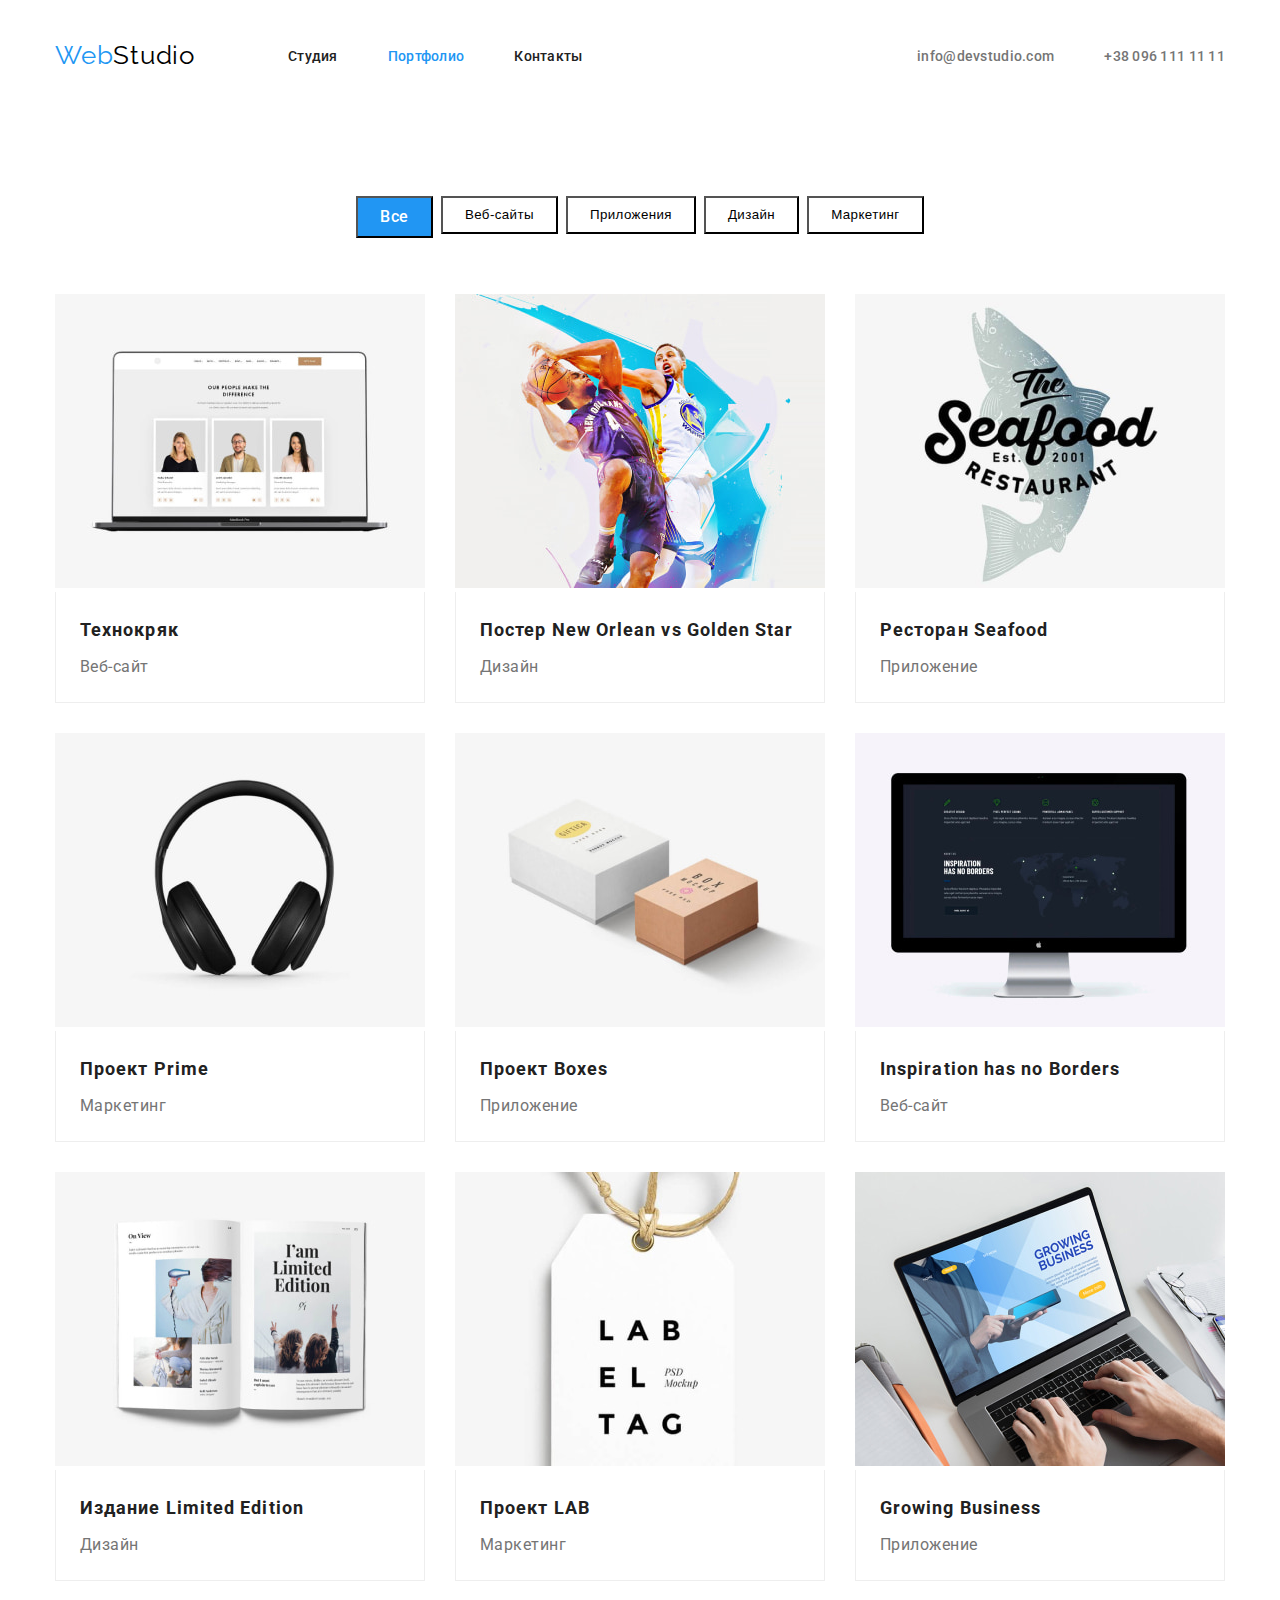
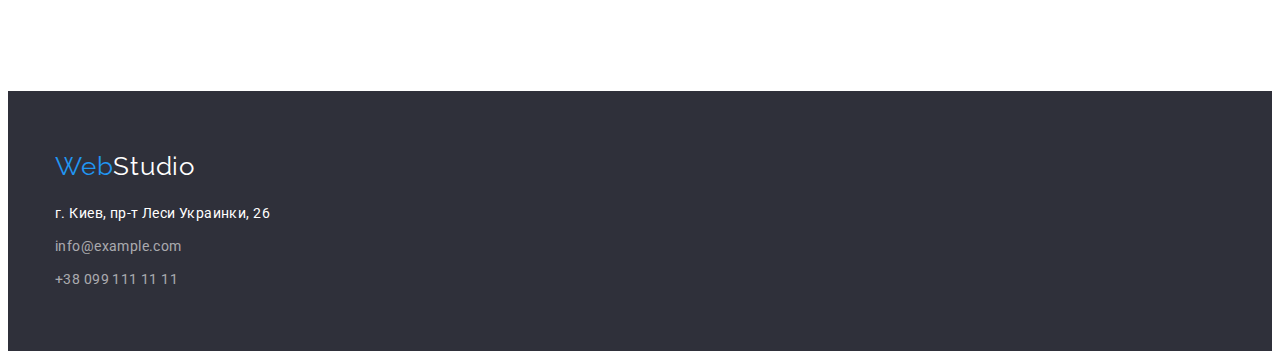
==== portfolio.html @ 63d98d0d "home work 3 (with line)" ====
<!DOCTYPE html>
<html lang="ru">
  <head>
    <meta charset="UTF-8" />
    <meta http-equiv="X-UA-Compatible" content="IE=edge" />
    <meta name="viewport" content="width=device-width, initial-scale=1.0" />
    <title>Портфолио</title>
    <link rel="preconnect" href="https://fonts.googleapis.com" />
    <link rel="preconnect" href="https://fonts.gstatic.com" crossorigin />
    <link
      href="https://fonts.googleapis.com/css2?family=Raleway:wght@700&family=Roboto:wght@400;500;700;900&display=swap"
      rel="stylesheet"
    />
    <!-- Normalize start -->
    <link
      rel="stylesheet"
      href="https://cdnjs.cloudflare.com/ajax/libs/modern-normalize/1.1.0/modern-normalize.min.css"
      integrity="sha512-wpPYUAdjBVSE4KJnH1VR1HeZfpl1ub8YT/NKx4PuQ5NmX2tKuGu6U/JRp5y+Y8XG2tV+wKQpNHVUX03MfMFn9Q=="
      crossorigin="anonymous"
      referrerpolicy="no-referrer"
    />
    <!-- Normalize end -->
    <link rel="stylesheet" href="./css/styles.css" />
  </head>
  <body>
    <!-- Header portfolio-->
    <header class="header">
      <div class="container header-container">
        <a class="logo link" href="./portfolio.html" lang="en"
          >Web<span class="logo-color">Studio</span></a
        >
        <nav class="header-nav-portfolio">
          <ul class="header-list-portfolio list">
            <li class="header-item-portfolio">
              <a class="header-link-portfolio link" href="./index.html">Студия</a>
            </li>
            <li class="header-item-portfolio">
              <a class="header-link-portfolio-color link" href="">Портфолио</a>
            </li>
            <li class="header-item-portfolio">
              <a class="header-link-portfolio link" href="">Контакты</a>
            </li>
          </ul>
        </nav>
        <ul class="header-list-portfolio list">
          <li class="header-item-portfolio">
            <a class="header-contacts-portfolio link" href="mailto:info@devstudio.com"
              >info@devstudio.com</a
            >
          </li>
          <li class="header-item-portfolio">
            <a class="header-contacts-portfolio link" href="tel:+380961111111">+38 096 111 11 11</a>
          </li>
        </ul>
      </div>
      <img class="line" src="./images/Line.jpg" alt="линия" />
    </header>
    <!-- Main section portfolio-->
    <main>
      <section class="section-portfolio">
        <div class="container main-container-portfolio">
          <h1 class="visually-hiden">Портфолио</h1>
          <ul class="list container-list">
            <li class="main-item-portfolio">
              <button type="button" class="btn-portfolio-color">Все</button>
            </li>
            <li class="main-item-portfolio">
              <button type="button" class="btn-portfolio">Веб-сайты</button>
            </li>
            <li class="main-item-portfolio">
              <button type="button" class="btn-portfolio">Приложения</button>
            </li>
            <li class="main-item-portfolio">
              <button type="button" class="btn-portfolio">Дизайн</button>
            </li>
            <li class="main-item-portfolio">
              <button type="button" class="btn-portfolio">Маркетинг</button>
            </li>
          </ul>
          <ul class="list list-title">
            <li class="item-portfolio">
              <a href="" class="link"
                ><img src="imaiges/portfolio/img.jpg" alt="Технокряк" width="370" height="294"
              /></a>
              <div class="container-title">
                <h2 class="title-portfolio">Технокряк</h2>
                <p class="text-portfolio">Веб-сайт</p>
              </div>
            </li>
            <li class="item-portfolio">
              <a href="" class="link"
                ><img
                  src="imaiges/portfolio/img2.jpg"
                  alt="Постер New Orlean vs Golden Star"
                  width="370"
                  height="294"
              /></a>
              <div class="container-title">
                <h2 class="title-portfolio" lang="en">Постер New Orlean vs Golden Star</h2>
                <p class="text-portfolio">Дизайн</p>
              </div>
            </li>
            <li class="item-portfolio">
              <a href="" class="link"
                ><img
                  src="imaiges/portfolio/img3.jpg"
                  alt="Ресторан Seafood"
                  width="370"
                  height="294"
              /></a>
              <div class="container-title">
                <h2 class="title-portfolio" lang="en">Ресторан Seafood</h2>
                <p class="text-portfolio">Приложение</p>
              </div>
            </li>
            <li class="item-portfolio">
              <a href="" class="link"
                ><img src="imaiges/portfolio/img4.jpg" alt="Проект Prime" width="370" height="294"
              /></a>
              <div class="container-title">
                <h2 class="title-portfolio" lang="en">Проект Prime</h2>
                <p class="text-portfolio">Маркетинг</p>
              </div>
            </li>
            <li class="item-portfolio">
              <a href="" class="link"
                ><img src="imaiges/portfolio/img5.jpg" alt="Проект Boxes" width="370" height="294"
              /></a>
              <div class="container-title">
                <h2 class="title-portfolio" lang="en">Проект Boxes</h2>
                <p class="text-portfolio">Приложение</p>
              </div>
            </li>
            <li class="item-portfolio">
              <a href="" class="link"
                ><img
                  src="imaiges/portfolio/img6.jpg"
                  alt="Inspiration has no Borders"
                  width="370"
                  height="294"
              /></a>
              <div class="container-title">
                <h2 class="title-portfolio" lang="en">Inspiration has no Borders</h2>
                <p class="text-portfolio">Веб-сайт</p>
              </div>
            </li>
            <li class="item-portfolio">
              <a href="" class="link"
                ><img
                  src="imaiges/portfolio/img7.jpg"
                  alt="Издание Limited Edition"
                  width="370"
                  height="294"
              /></a>
              <div class="container-title">
                <h2 class="title-portfolio" lang="en">Издание Limited Edition</h2>
                <p class="text-portfolio text-reset">Дизайн</p>
              </div>
            </li>
            <li class="item-portfolio">
              <a href="" class="link"
                ><img src="imaiges/portfolio/img8.jpg" alt="Проект LAB" width="370" height="294"
              /></a>
              <div class="container-title">
                <h2 class="title-portfolio" lang="en">Проект LAB</h2>
                <p class="text-portfolio text-reset">Маркетинг</p>
              </div>
            </li>
            <li class="item-portfolio">
              <a href="" class="link"
                ><img
                  src="imaiges/portfolio/img9.jpg"
                  alt="Growing Business"
                  width="370"
                  height="294"
              /></a>
              <div class="container-title">
                <h2 class="title-portfolio" lang="en">Growing Business</h2>
                <p class="text-portfolio text-reset">Приложение</p>
              </div>
            </li>
          </ul>
        </div>
      </section>
    </main>
    <!-- Footer -->
    <footer class="footer">
      <div class="container footer-container">
        <a class="footer-web link" href="/portfolio.html" lang="en"
          >Web<span class="footer-web-color">Studio</span></a
        >
        <address class="footer-addres">
          <div class="container-addres">
            <ul class="footer-list list">
              <li class="footer-item">
                <a
                  class="footer-contacts-color link"
                  href="https://goo.gl/maps/WVLapYZfEZGpbT3C7"
                  target="_blank"
                  rel="noopener noreferrer"
                  >г. Киев, пр-т Леси Украинки, 26</a
                >
              </li>
              <li class="footer-item">
                <a class="footer-contacts link" href="mailto:info@example.com">info@example.com</a>
              </li>
              <li class="footer-item">
                <a class="footer-contacts link" href="tel:+380991111111">+38 099 111 11 11</a>
              </li>
            </ul>
          </div>
        </address>
      </div>
    </footer>
  </body>
</html>
---- css/styles.css ----
html {
  box-sizing: border-box;
}

*,
*::before,
*::after {
  box-sizing: inherit;
}

:root {
  /* fots */
  --main-font: Roboto, sans-serif;
  --secondary-font: Raleway, sans-serif;

  /* text colors */
  --main-txt-cl: #212121;
  --additional-txt-cl: #2196f3;
  --grey-txt-cl: #757575;
  --white-txt-cl: #ffffff;

  /* bg colors */
  --dark-bg-cl: #2f303a;
  --grey-bg-cl: #e5e5e5;
  --blue-bg-cl: #2196f3;
  --additional-bg-cl: #ffffff;

  /* others */
  --indent: 30px;
  --items: 3;
}

body {
  font-family: var(--main-font);
  color: var(--main-txt-cl);
}

/* reset styles */
h1,
h2,
h3,
h4,
h5,
h6 {
  margin: 0;
}

.link {
  text-decoration: none;
  color: currentColor;
}

.list {
  padding: 0;

  list-style: none;
}

/* Base styles */

.container {
  width: 1200px;
  margin-left: auto;
  margin-right: auto;
  padding-left: 15px;
  padding-right: 15px;
}

/*  Header section studio/portfolio */

.header {
  padding-top: 32px;
  padding-bottom: 32px;

  background-color: #ffffff;
}

.header-container {
  display: flex;
  align-items: center;
}

.logo {
  margin-right: 93px;

  font-family: var(--secondary-font);
  font-size: 26px;
  line-height: calc(31 / 26);
  letter-spacing: 0.03em;
  color: var(--additional-txt-cl);
}
.logo-color {
  color: #000000;
}

.header-nav,
.header-nav-portfolio {
  margin-right: auto;
}

.header-list,
.header-list-portfolio {
  display: flex;
  gap: 50px;
  margin: 0;
}

.header-link-color,
.header-link-portfolio-color {
  font-weight: 500;
  font-size: 14px;
  letter-spacing: 0.02em;
  color: var(--additional-txt-cl);
}

.header-link:hover,
.header-link:focus {
  color: var(--additional-txt-cl);
}

.header-contacts:hover,
.header-contacts:focus {
  color: var(--additional-txt-cl);
}

.header-link-portfolio:hover,
.header-link-portfolio:focus {
  color: var(--additional-txt-cl);
}

.header-contacts-portfolio:hover,
.header-contacts-portfolio:focus {
  color: var(--additional-txt-cl);
}

.header-link,
.header-link-portfolio {
  font-weight: 500;
  font-size: 14px;
  letter-spacing: 0.02em;
  color: var(--main-txt-cl);
}

.header-contacts,
.header-contacts-portfolio {
  padding-right: 0;
  font-weight: 500;
  font-size: 14px;
  letter-spacing: 0.02em;
  color: var(--grey-txt-cl);
}

.line {
  display: block;
  width: 1600px;
  height: 0;
  background-color: #2f303a;
}

/* Main section studio/portfolio */

.main-section-first {
  background-color: var(--dark-bg-cl);
  padding-top: 200px;
  padding-bottom: 200px;
}

.main-container {
  flex-direction: column;
}

.main-title-top {
  margin-bottom: 30px;

  font-weight: 900;
  font-size: 44px;
  line-height: calc(60 / 44);
  text-align: center;
  letter-spacing: 0.06em;
  color: var(--white-txt-cl);
}
.main-btn {
  display: flex;
  padding: 10px 32px;
  margin-left: auto;
  margin-right: auto;
  min-width: 200px;
  box-shadow: 0px 4px 4px rgba(0, 0, 0, 0.15);
  border-radius: 4px;

  background-color: var(--blue-bg-cl);
  font-weight: 700;
  line-height: calc(30 / 16);
  letter-spacing: 0.06em;
  align-items: center;
  text-align: center;
  cursor: pointer;
  color: var(--white-txt-cl);
}

.main-btn:hover,
.main-btn:focus {
  color: var(--blue-bg-cl);
}

.section-portfolio {
  padding-top: 94px;
  padding-bottom: 94px;

  background-color: var(--additional-bg-cl);
}

.main-section-second {
  padding-top: 94px;
  padding-bottom: 94px;

  background-color: var(--additional-bg-cl);
}

.main-description {
  display: flex;
  gap: 30px;
  margin-top: 0;
  margin-bottom: 0;
}

.container-list {
  display: flex;
  gap: 8px;
  margin-top: 0;
  margin-bottom: 56px;
  justify-content: center;
}

.list-title {
  display: flex;
  flex-wrap: wrap;
  gap: var(--indent);
  margin-top: 0;
}

.list-title > .item-portfolio {
  flex-basis: calc((100% - (var(--indent)) * (var(--items) - 1)) / var(--items));
}

.container-title {
  padding: 20px 24px;
  border: 1px solid #eeeeee;
  border-top: none;
  width: 100%;
}

.box {
  display: flex;
  max-width: 270px;
  flex-direction: column;
  flex-wrap: nowrap;
}

.main-title {
  display: flex;
  margin-bottom: 10px;
  font-size: 14px;
  line-height: calc(16 / 14);
  letter-spacing: 0.03em;
  text-transform: uppercase;
}

.main-text {
  margin: 0;

  font-size: 14px;
  line-height: calc(24 / 14);
  letter-spacing: 0.03em;
  color: var(--grey-txt-cl);
}

.main-section-third {
  padding-bottom: 94px;

  background-color: var(--additional-bg-cl);
}

.main-title-about {
  display: flex;
  justify-content: center;
  margin-bottom: 50px;

  font-size: 36px;
  line-height: calc(42 / 36);
  text-align: center;
  letter-spacing: 0.03em;
}

.main-list {
  display: flex;
  gap: 30px;
  margin-top: 0;
  margin-bottom: 0;
}

.main-img {
  box-shadow: 0px 1px 3px rgba(0, 0, 0, 0.12), 0px 1px 1px rgba(0, 0, 0, 0.14),
    0px 2px 1px rgba(0, 0, 0, 0.2);
  border-radius: 0px 0px 4px 4px;
}

.main-section-team {
  padding-top: 94px;
  padding-bottom: 94px;

  background-color: var(--additional-bg-cl);
}

.team-list {
  display: flex;
  gap: 30px;
  margin: 0;
}

.team-item {
  display: flex;
  flex-wrap: wrap;
  justify-content: center;
}

.team-wrapper {
  padding: 30px;
  box-shadow: 0px 1px 3px rgba(0, 0, 0, 0.12), 0px 1px 1px rgba(0, 0, 0, 0.14),
    0px 2px 1px rgba(0, 0, 0, 0.2);
  border-radius: 0px 0px 4px 4px;
  width: 100%;
  border: 1px solid #eeeeee;
  border-top: none;
  background-color: #ffffff;
}

.team-title {
  display: flex;
  justify-content: center;
  font-weight: 500;
  font-size: 16px;
  text-align: center;
  letter-spacing: 0.03em;
  margin-bottom: 10px;
}

.team-text {
  margin-top: 0;
  margin-bottom: 0;

  text-align: center;
  letter-spacing: 0.03em;
  color: var(--grey-txt-cl);
}

.card-title {
  padding-bottom: 86px;
}

.visually-hiden {
  white-space: nowrap;
  width: 1px;
  height: 1px;
  overflow: hidden;
  border: 0;
  padding: 0;
  clip: rect(0 0 0 0);
  clip-path: inset(50%);
  margin: -1px;
}

.btn-portfolio-color {
  padding: 6px 22px;

  background-color: var(--blue-bg-cl);
  font-family: 'Roboto';
  font-style: normal;
  font-weight: 500;
  font-size: 16px;
  line-height: calc(26 / 16);
  letter-spacing: 0.03em;
  color: var(--white-txt-cl);
}

.btn-portfolio {
  padding: 6px 22px;

  background-color: var(--additional-bg-cl);
  font-style: normal;
  font-weight: 500;
  line-height: calc(26 / 16);
  letter-spacing: 0.03em;
}

.btn-portfolio:hover,
.btn-portfolio:focus {
  background-color: var(--additional-txt-cl);
}

.title-portfolio {
  margin-bottom: 4px;

  font-size: 18px;
  line-height: calc(36 / 18);
  letter-spacing: 0.06em;
}

.text-portfolio {
  line-height: calc(30 / 16);
  letter-spacing: 0.03em;
  color: var(--grey-txt-cl);

  margin-top: 0;
  margin-bottom: 0;
}

/* Footer section studio/portfolio */

.footer {
  background-color: var(--dark-bg-cl);
  padding-top: 60px;
  padding-bottom: 60px;
}

.footer:hover,
.footer:focus {
  color: var(--additional-txt-cl);
}

.footer-container {
  display: flex;
  flex-direction: column;
}

.footer-web {
  font-family: var(--secondary-font);
  font-size: 26px;
  letter-spacing: 0.03em;
  color: var(--additional-txt-cl);
}

.footer-web-color {
  color: var(--white-txt-cl);
}

.footer:hover,
.footer:focus {
  color: var(--additional-txt-cl);
}

.footer-contacts:hover,
.footer-contacts:focus {
  color: var(--additional-txt-cl);
}

.footer-contacts-color:hover,
.footer-contacts-color:focus {
  color: var(--additional-txt-cl);
}

.footer-list {
  margin: 0;
}

.footer-maps {
  font-style: normal;
  font-size: 14px;
  line-height: calc(24 / 14);
  letter-spacing: 0.03em;
  color: var(--white-txt-cl);
}

.footer-contacts-color {
  display: block;
  margin-top: 20px;

  font-style: normal;
  font-size: 14px;
  line-height: calc(24 / 14);
  letter-spacing: 0.03em;
  color: var(--white-txt-cl);
}

.footer-contacts {
  display: block;
  margin-top: 9px;
  font-style: normal;
  font-size: 14px;
  line-height: calc(24 / 14);
  letter-spacing: 0.03em;
  color: rgba(255, 255, 255, 0.6);
}
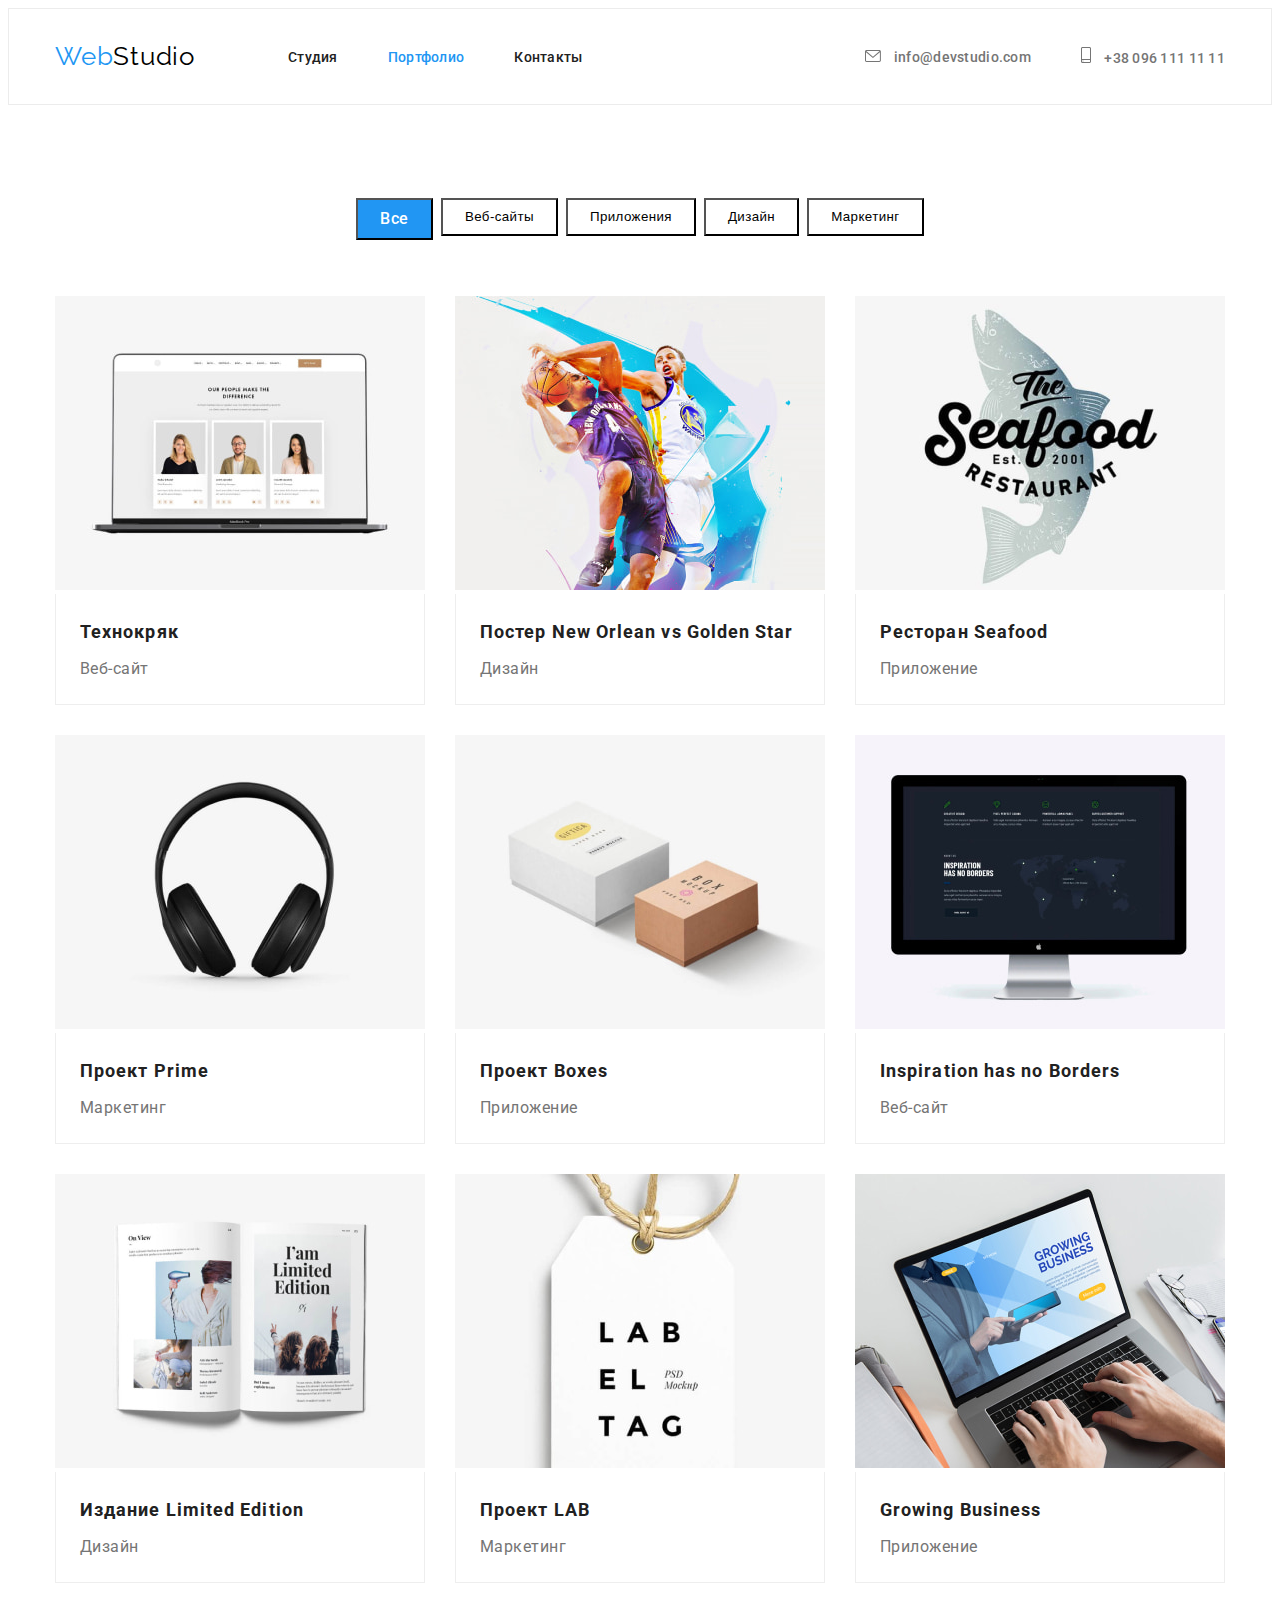
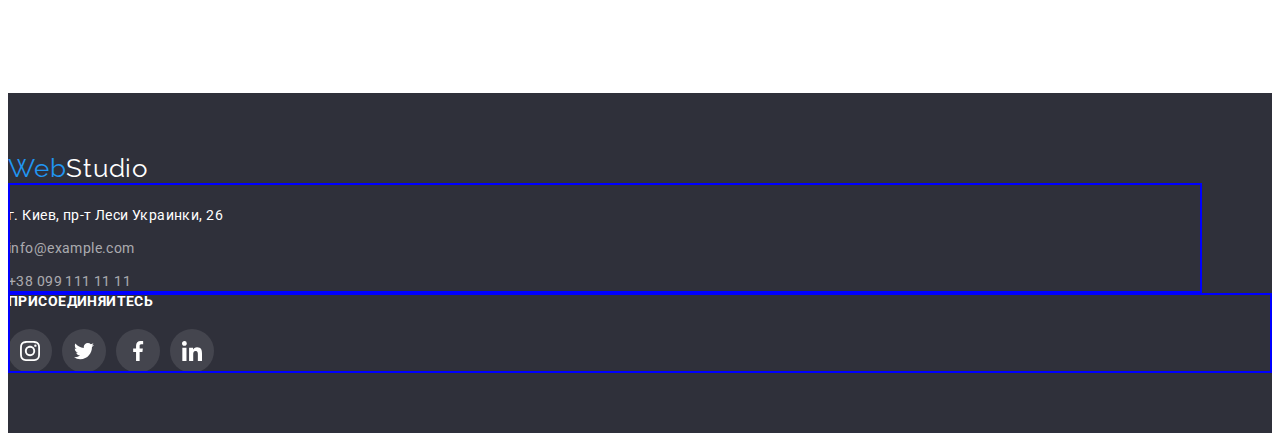
==== commit 83cc090e: "home work 4" ====
--- a/portfolio.html
+++ b/portfolio.html
@@ -44,16 +44,22 @@
         </nav>
         <ul class="header-list-portfolio list">
           <li class="header-item-portfolio">
-            <a class="header-contacts-portfolio link" href="mailto:info@devstudio.com"
-              >info@devstudio.com</a
+            <a class="header-contacts-portfolio link" href="mailto:info@devstudio.com">
+              <svg class="contacts-icon" width="16" height="12">
+                <use href="./images/icons/icons.svg#envelope"></use>
+              </svg>
+              info@devstudio.com</a
             >
           </li>
           <li class="header-item-portfolio">
-            <a class="header-contacts-portfolio link" href="tel:+380961111111">+38 096 111 11 11</a>
+            <a class="header-contacts-portfolio link" href="tel:+380961111111">
+              <svg class="contacts-icon" width="10" height="16">
+                <use href="./images/icons/icons.svg#smartphone"></use>
+              </svg>
+              +38 096 111 11 11</a>
           </li>
         </ul>
       </div>
-      <img class="line" src="./images/Line.jpg" alt="линия" />
     </header>
     <!-- Main section portfolio-->
     <main>
@@ -185,12 +191,11 @@
     </main>
     <!-- Footer -->
     <footer class="footer">
-      <div class="container footer-container">
-        <a class="footer-web link" href="/portfolio.html" lang="en"
-          >Web<span class="footer-web-color">Studio</span></a
-        >
-        <address class="footer-addres">
+      <div class="main-footer-container">
+        <a class="footer-web link" href="" lang="en"
+          >Web<span class="footer-web-color">Studio</span></a>
           <div class="container-addres">
+            <address class="footer-addres">
             <ul class="footer-list list">
               <li class="footer-item">
                 <a
@@ -208,8 +213,65 @@
                 <a class="footer-contacts link" href="tel:+380991111111">+38 099 111 11 11</a>
               </li>
             </ul>
+          </address>
+          </div>       
+          <div class="container-socials">
+            <h3 class="footer-title">присоединяйтесь</h3>
+            <ul class="footer-socials list">
+              <li class="footer-socials-item">
+                <a
+                  class="footer-socials-link"
+                  href=""
+                  target="_blank"
+                  rel="noopener noreferrer"
+                  aria-label="instagram"
+                >
+                  <svg width="20" height="20">
+                    <use href="./images/icons/icons.svg#instagram1"></use>
+                  </svg>
+                </a>
+              </li>
+              <li class="footer-socials-item">
+                <a
+                  class="footer-socials-link"
+                  href=""
+                  target="_blank"
+                  rel="noopener noreferrer"
+                  aria-label="twitter"
+                >
+                  <svg width="20" height="20">
+                    <use href="./images/icons/icons.svg#twitter1"></use>
+                  </svg>
+                </a>
+              </li>
+              <li class="footer-socials-item">
+                <a
+                  class="footer-socials-link"
+                  href=""
+                  target="_blank"
+                  rel="noopener noreferrer"
+                  aria-label="facebook"
+                >
+                  <svg width="20" height="20">
+                    <use href="./images/icons/icons.svg#facebook1"></use>
+                  </svg>
+                </a>
+              </li>
+              <li class="footer-socials-item">
+                <a
+                  class="footer-socials-link"
+                  href=""
+                  target="_blank"
+                  rel="noopener noreferrer"
+                  aria-label="linkedin"
+                >
+                  <svg width="20" height="20">
+                    <use href="./images/icons/icons.svg#linkedin1"></use>
+                  </svg>
+                </a>
+              </li>
+            </ul>
           </div>
-        </address>
       </div>
     </footer>
   </body>
--- a/css/styles.css
+++ b/css/styles.css
@@ -41,7 +41,8 @@
 h3,
 h4,
 h5,
-h6 {
+h6,
+p {
   margin: 0;
 }
 
@@ -73,11 +74,12 @@
   padding-bottom: 32px;
 
   background-color: #ffffff;
+  border: 1px solid #ECECEC;
 }
 
 .header-container {
   display: flex;
-  align-items: center;
+  align-items: center; 
 }
 
 .logo {
@@ -111,6 +113,12 @@
   font-size: 14px;
   letter-spacing: 0.02em;
   color: var(--additional-txt-cl);
+}
+
+.contacts-icon {
+  align-items: center;
+  margin-right: 10px;
+  fill: currentColor;
 }
 
 .header-link:hover,
@@ -150,19 +158,19 @@
   color: var(--grey-txt-cl);
 }
 
-.line {
-  display: block;
-  width: 1600px;
-  height: 0;
-  background-color: #2f303a;
-}
-
 /* Main section studio/portfolio */
 
 .main-section-first {
   background-color: var(--dark-bg-cl);
   padding-top: 200px;
   padding-bottom: 200px;
+
+  background-image: linear-gradient(to right, rgba(47, 48, 58, 0.4), rgba(47, 48, 58, 0.4)), url(../images/section1/Img.jpg);
+  background-repeat: no-repeat;
+  background-position: center;
+  max-width: 1600px;
+  margin-left: auto;
+  margin-right: auto;
 }
 
 .main-container {
@@ -217,6 +225,22 @@
   background-color: var(--additional-bg-cl);
 }
 
+/* Features section */
+
+.features-list {
+ display: flex; 
+ gap: 30px;
+ justify-content: center;
+ margin: 0;
+}
+
+.features-item {
+  display: flex;
+  padding: 25px 100px;
+  background-color: #F5F4FA;
+  margin-bottom: 30px;
+}
+
 .main-description {
   display: flex;
   gap: 30px;
@@ -239,15 +263,21 @@
   margin-top: 0;
 }
 
-.list-title > .item-portfolio {
+/* .list-title > .item-portfolio {
   flex-basis: calc((100% - (var(--indent)) * (var(--items) - 1)) / var(--items));
-}
+} */
 
 .container-title {
   padding: 20px 24px;
   border: 1px solid #eeeeee;
   border-top: none;
   width: 100%;
+  background-color: #FFFFFF;
+}
+
+.item-portfolio:hover,
+.item-portfolio:focus {
+  box-shadow: 0px 1px 1px rgba(0, 0, 0, 0.12), 0px 4px 4px rgba(0, 0, 0, 0.06), 1px 4px 6px rgba(0, 0, 0, 0.16);
 }
 
 .box {
@@ -322,13 +352,16 @@
   display: flex;
   flex-wrap: wrap;
   justify-content: center;
-}
-
-.team-wrapper {
-  padding: 30px;
   box-shadow: 0px 1px 3px rgba(0, 0, 0, 0.12), 0px 1px 1px rgba(0, 0, 0, 0.14),
     0px 2px 1px rgba(0, 0, 0, 0.2);
   border-radius: 0px 0px 4px 4px;
+}
+
+.team-wrapper {
+  padding-top: 30px;
+  padding-left: 30px;
+  padding-right: 30px;
+  padding-bottom: 0;
   width: 100%;
   border: 1px solid #eeeeee;
   border-top: none;
@@ -347,11 +380,68 @@
 
 .team-text {
   margin-top: 0;
-  margin-bottom: 0;
+  margin-bottom: 16px;
 
   text-align: center;
   letter-spacing: 0.03em;
   color: var(--grey-txt-cl);
+}
+
+/* sections-clients */
+
+.sections-clients {
+  padding-top: 94px;
+  padding-bottom: 94px;
+  background-color: var(--additional-bg-cl);
+}
+
+.conteiner-clients {
+  border: 1px solid #AFB1B8;
+  border-radius: 4px;
+}
+
+.title-clients {
+  font-size: 36px;
+  line-height: calc(42 / 36);
+  text-align: center;
+  letter-spacing: 0.03em;
+  margin-bottom: 50px;
+}
+
+.clients-list {
+  display: flex;
+  gap: 30px;
+  justify-content: center;
+  margin: 0;
+}
+
+.clients-item {
+  display: flex;
+  padding: 16px 32px;
+  border: 1px solid #AFB1B8;
+  border-radius: 4px; 
+}
+
+.clients-link {
+  display: flex;
+  color: #AFB1B8;
+  background-color: #ffffff;
+  justify-content: center;
+  align-items:center;
+}
+
+.clients-icon {
+  fill: currentColor;
+}
+
+.clients-link:hover, 
+.clients-link:focus {
+  color: #2196f3;
+}
+
+.clients-item:hover,
+.clients-item:focus {
+  color: #2196f3;
 }
 
 .card-title {
@@ -395,6 +485,15 @@
 
 .btn-portfolio:hover,
 .btn-portfolio:focus {
+  box-shadow: 0px 3px 1px rgba(0, 0, 0, 0.1), 0px 1px 2px rgba(0, 0, 0, 0.08), 0px 2px 2px rgba(0, 0, 0, 0.12);
+  border-radius: 4px;
+  background-color: var(--additional-txt-cl);
+}
+
+.btn-portfolio-cokor:hover,
+.btn-portfolio-color:focus {
+  box-shadow: 0px 3px 1px rgba(0, 0, 0, 0.1), 0px 1px 2px rgba(0, 0, 0, 0.08), 0px 2px 2px rgba(0, 0, 0, 0.12);
+  border-radius: 4px;
   background-color: var(--additional-txt-cl);
 }
 
@@ -430,10 +529,14 @@
 
 .footer-container {
   display: flex;
-  flex-direction: column;
+  align-items: baseline;
+
+  outline: 2px solid red;
+  outline-offset: -2px;
 }
 
 .footer-web {
+  margin-bottom: 20px;
   font-family: var(--secondary-font);
   font-size: 26px;
   letter-spacing: 0.03em;
@@ -444,9 +547,93 @@
   color: var(--white-txt-cl);
 }
 
-.footer:hover,
-.footer:focus {
-  color: var(--additional-txt-cl);
+.container-addres {
+  display: flex;
+  margin-right: 70px;
+  flex-direction: column;
+
+  outline: 2px solid blue;
+  outline-offset: -2px;
+}
+
+/* Socials icon */
+
+.socials {
+  display: flex;
+  align-items: center;
+  justify-content: center;
+  gap: 10px; 
+}
+
+.footer-socials {
+  display: flex;
+  align-items: center;
+  justify-content: center;
+  gap: 10px;
+  margin: 0;
+}
+
+.socials-link {
+  display: flex;
+  width: 44px;
+  height: 44px;
+  color: #AFB1B8;
+  background-color: #FFFFFF;
+  border-radius: 50%;
+  align-items: center;
+  justify-content: center;
+}
+
+.socials-icon {
+  fill: currentColor;
+}
+
+.socials-link:hover,
+.socials-link:focus {
+  color: #ffffff;
+  background-color: var(--blue-bg-cl);
+}
+
+.container-socials {
+  display: flex;
+  flex-direction: column;
+  align-items: baseline;
+
+  outline: 2px solid blue;
+  outline-offset: -2px;
+}
+
+.footer-title {
+  display: flex;
+  margin-bottom: 20px;
+  font-family: 'Roboto';
+  font-style: normal;
+  font-weight: 700;
+  font-size: 14px;
+  text-transform: uppercase;
+  line-height: calc(16 / 14);
+  letter-spacing: 0.03em;
+  color: #FFFFFF;
+}
+
+.footer-title:hover,
+.footer-title:focus {
+  color: var(--additional-txt-cl);
+}
+
+.footer-socials-link {
+  display: flex;
+  width: 44px;
+  height: 44px;
+  background-color:rgba(255, 255, 255, 0.1);
+  border-radius: 50%;
+  align-items: center;
+  justify-content: center;
+}
+
+.footer-socials-link:hover,
+.footer-socials-link:focus {
+  background-color: var(--blue-bg-cl);
 }
 
 .footer-contacts:hover,
@@ -483,7 +670,7 @@
 }
 
 .footer-contacts {
-  display: block;
+  display: flex;
   margin-top: 9px;
   font-style: normal;
   font-size: 14px;
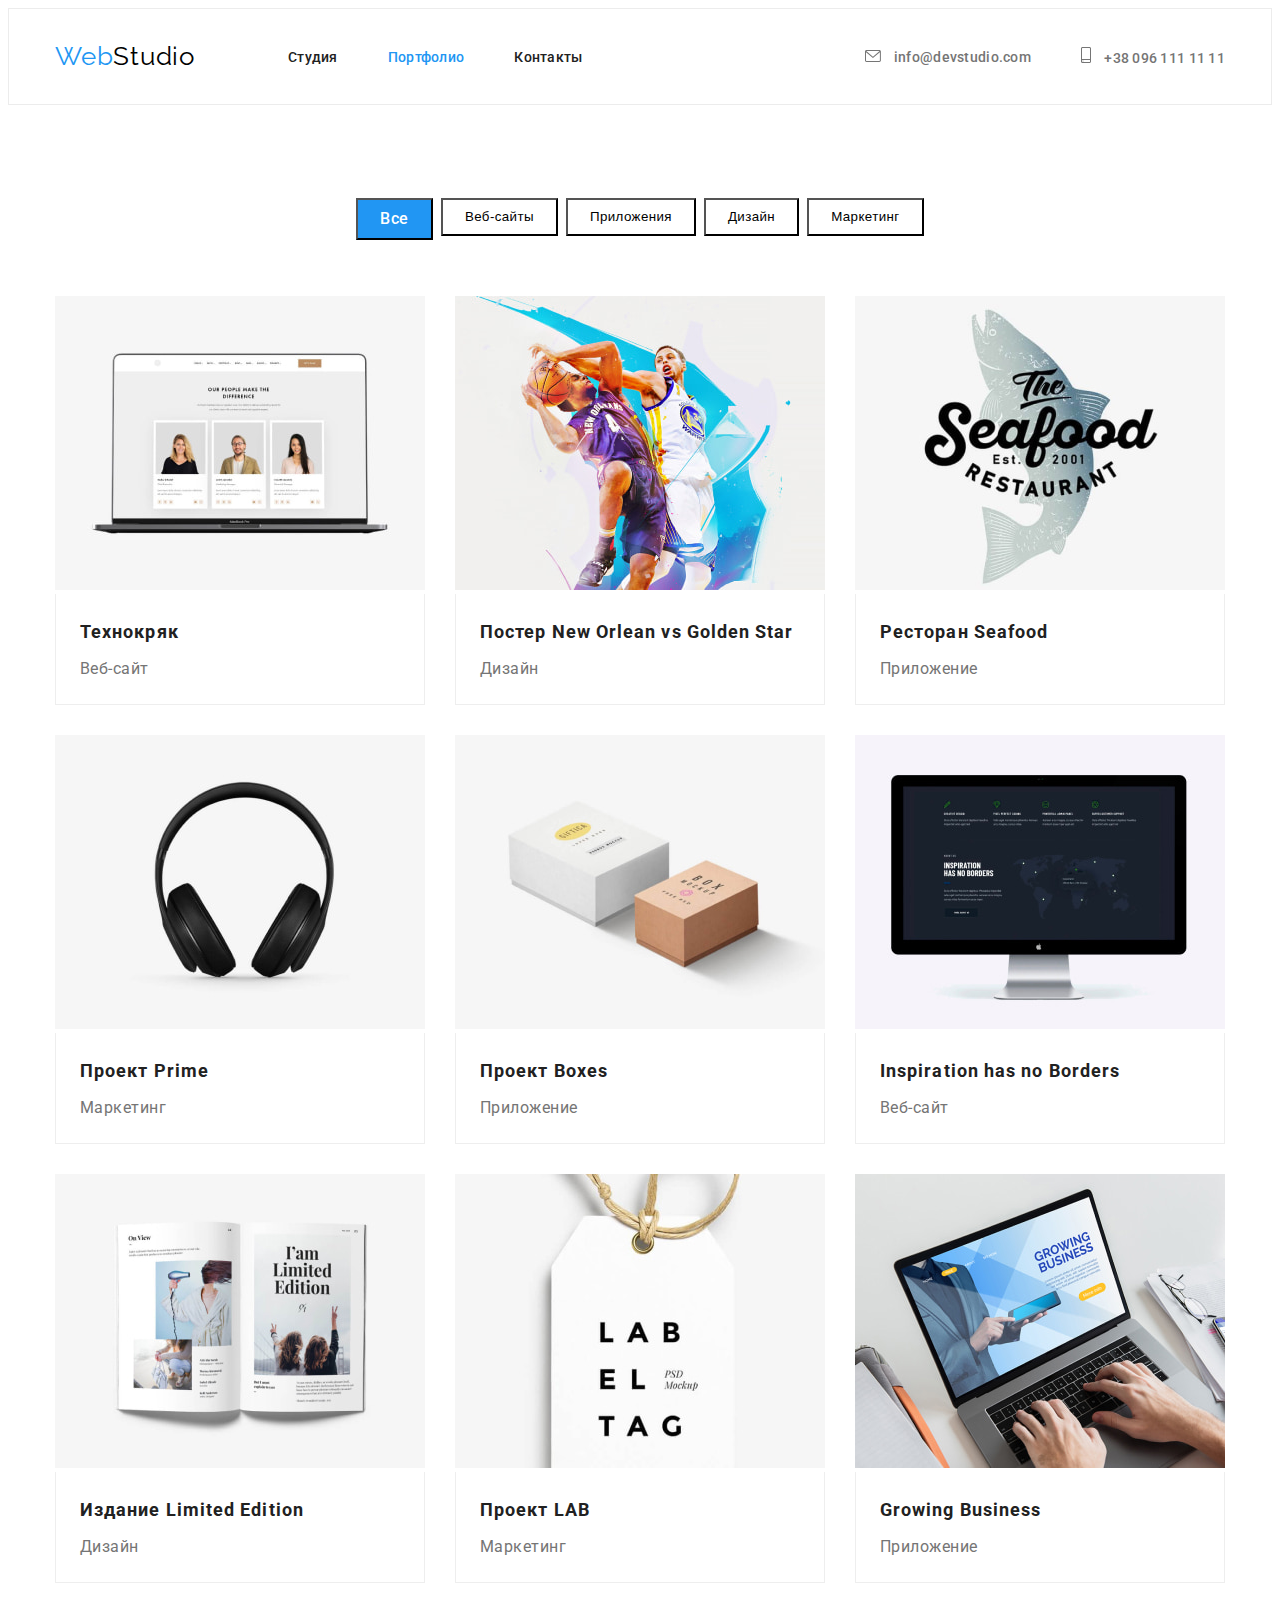
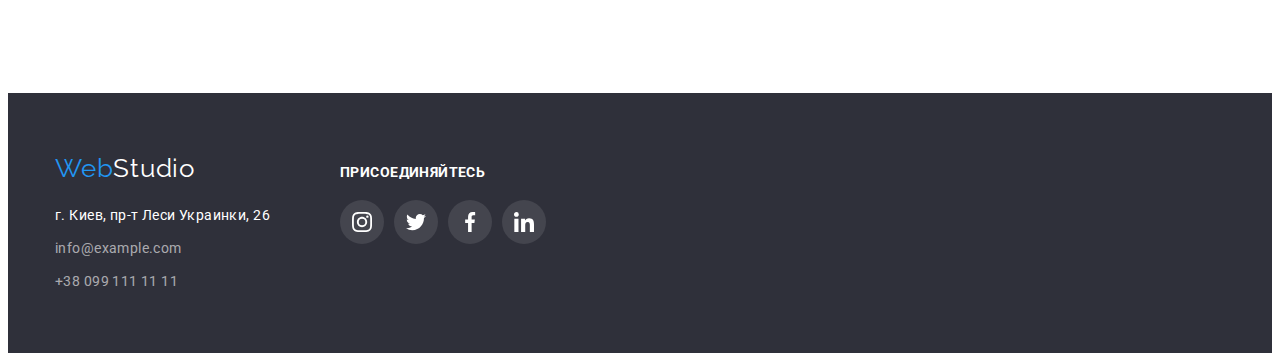
==== commit 0703aa45: "home work 4" ====
--- a/portfolio.html
+++ b/portfolio.html
@@ -191,10 +191,11 @@
     </main>
     <!-- Footer -->
     <footer class="footer">
-      <div class="main-footer-container">
+      <div class="container footer-container">
+        <div class="container-addres">
         <a class="footer-web link" href="" lang="en"
-          >Web<span class="footer-web-color">Studio</span></a>
-          <div class="container-addres">
+          >Web<span class="footer-web-color">Studio</span></a
+        >
             <address class="footer-addres">
             <ul class="footer-list list">
               <li class="footer-item">
--- a/css/styles.css
+++ b/css/styles.css
@@ -422,6 +422,11 @@
   border-radius: 4px; 
 }
 
+.clients-item:hover,
+.clients-item:focus {
+  color: #2196f3;
+}
+
 .clients-link {
   display: flex;
   color: #AFB1B8;
@@ -436,11 +441,6 @@
 
 .clients-link:hover, 
 .clients-link:focus {
-  color: #2196f3;
-}
-
-.clients-item:hover,
-.clients-item:focus {
   color: #2196f3;
 }
 
@@ -530,13 +530,9 @@
 .footer-container {
   display: flex;
   align-items: baseline;
-
-  outline: 2px solid red;
-  outline-offset: -2px;
 }
 
 .footer-web {
-  margin-bottom: 20px;
   font-family: var(--secondary-font);
   font-size: 26px;
   letter-spacing: 0.03em;
@@ -551,9 +547,6 @@
   display: flex;
   margin-right: 70px;
   flex-direction: column;
-
-  outline: 2px solid blue;
-  outline-offset: -2px;
 }
 
 /* Socials icon */
@@ -598,9 +591,6 @@
   display: flex;
   flex-direction: column;
   align-items: baseline;
-
-  outline: 2px solid blue;
-  outline-offset: -2px;
 }
 
 .footer-title {
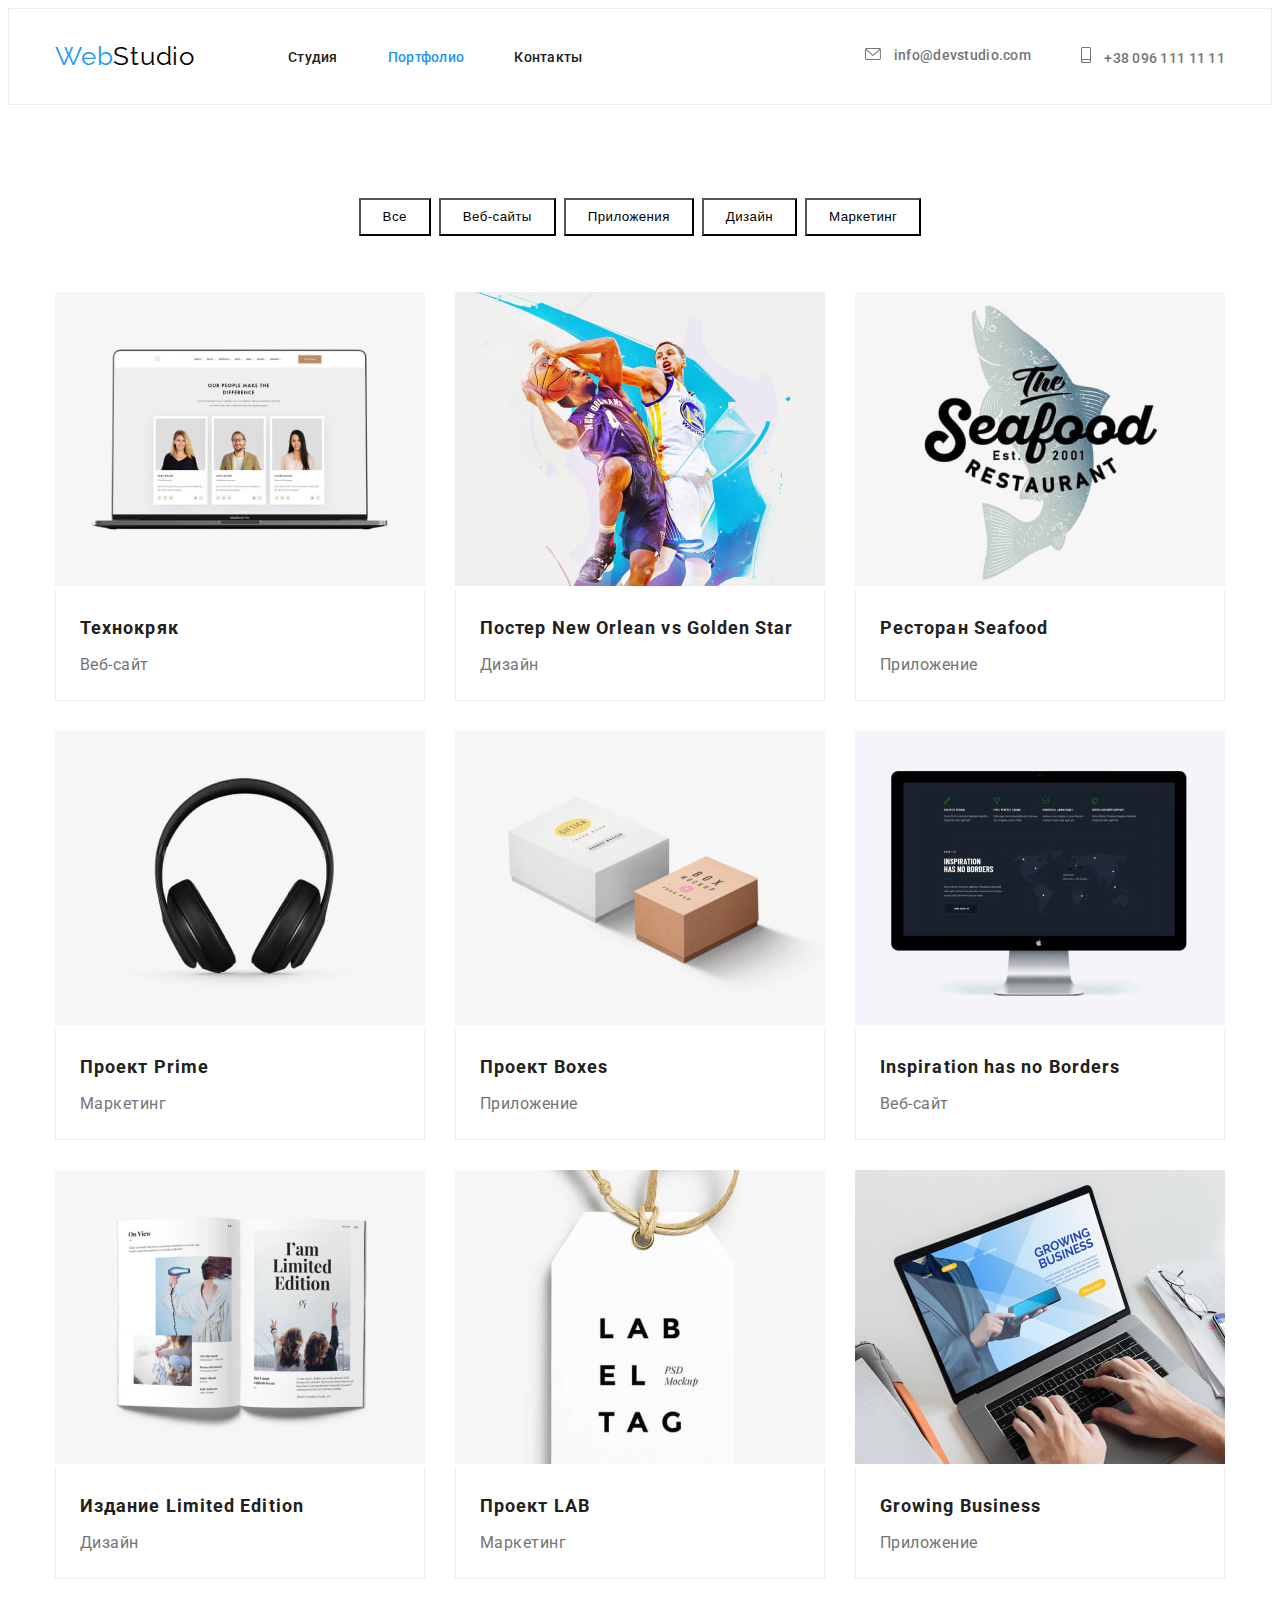
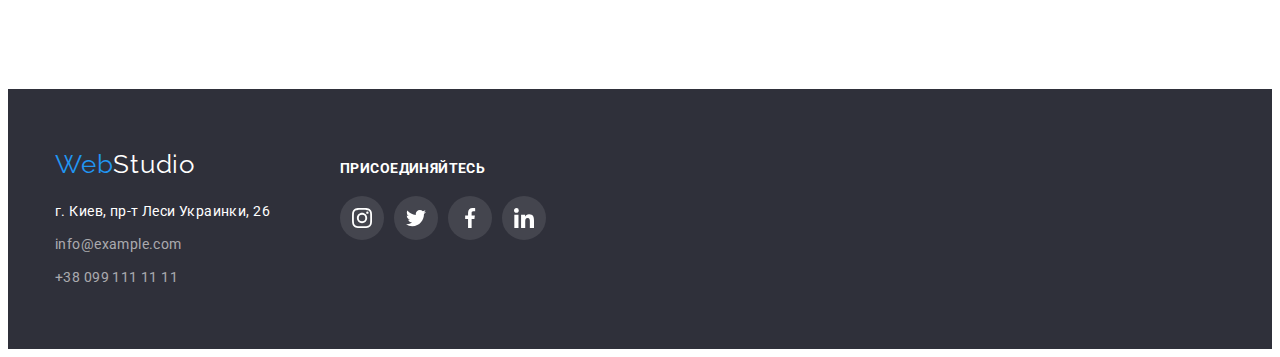
==== commit dc3a243c: "home work 4" ====
--- a/portfolio.html
+++ b/portfolio.html
@@ -68,7 +68,7 @@
           <h1 class="visually-hiden">Портфолио</h1>
           <ul class="list container-list">
             <li class="main-item-portfolio">
-              <button type="button" class="btn-portfolio-color">Все</button>
+              <button type="button" class="btn-portfolio">Все</button>
             </li>
             <li class="main-item-portfolio">
               <button type="button" class="btn-portfolio">Веб-сайты</button>
--- a/css/styles.css
+++ b/css/styles.css
@@ -107,14 +107,6 @@
   margin: 0;
 }
 
-.header-link-color,
-.header-link-portfolio-color {
-  font-weight: 500;
-  font-size: 14px;
-  letter-spacing: 0.02em;
-  color: var(--additional-txt-cl);
-}
-
 .contacts-icon {
   align-items: center;
   margin-right: 10px;
@@ -147,6 +139,18 @@
   font-size: 14px;
   letter-spacing: 0.02em;
   color: var(--main-txt-cl);
+}
+
+.header-item-portfolio {
+  font-weight: 500;
+  font-size: 14px;
+  letter-spacing: 0.02em;
+  color: var(--additional-txt-cl);
+}
+
+.header-item-portfolio:hover,
+.header-item-portfolio:focus {
+  color: var(--additional-txt-cl);
 }
 
 .header-contacts,
@@ -206,11 +210,6 @@
   color: var(--white-txt-cl);
 }
 
-.main-btn:hover,
-.main-btn:focus {
-  color: var(--blue-bg-cl);
-}
-
 .section-portfolio {
   padding-top: 94px;
   padding-bottom: 94px;
@@ -254,6 +253,10 @@
   margin-top: 0;
   margin-bottom: 56px;
   justify-content: center;
+}
+
+.main-item-portfolio {
+  background-color: #F5F4FA;
 }
 
 .list-title {
@@ -339,7 +342,7 @@
   padding-top: 94px;
   padding-bottom: 94px;
 
-  background-color: var(--additional-bg-cl);
+  background-color: #F5F4FA;
 }
 
 .team-list {
@@ -361,7 +364,7 @@
   padding-top: 30px;
   padding-left: 30px;
   padding-right: 30px;
-  padding-bottom: 0;
+  padding-bottom: 30px;
   width: 100%;
   border: 1px solid #eeeeee;
   border-top: none;
@@ -396,8 +399,8 @@
 }
 
 .conteiner-clients {
-  border: 1px solid #AFB1B8;
-  border-radius: 4px;
+  display: flex;
+  flex-direction: column;
 }
 
 .title-clients {
@@ -417,31 +420,33 @@
 
 .clients-item {
   display: flex;
-  padding: 16px 32px;
+}
+
+.clients-link {
+  display: flex;
+  color: #AFB1B8;
+  background-color: #ffffff;
+  justify-content: center;
+  align-items:center;
   border: 1px solid #AFB1B8;
   border-radius: 4px; 
-}
-
-.clients-item:hover,
-.clients-item:focus {
-  color: #2196f3;
-}
-
-.clients-link {
-  display: flex;
-  color: #AFB1B8;
-  background-color: #ffffff;
-  justify-content: center;
-  align-items:center;
+  width: 170px;
+  height: 92px;
 }
 
 .clients-icon {
   fill: currentColor;
 }
 
-.clients-link:hover, 
+.clients-link:hover,  
 .clients-link:focus {
   color: #2196f3;
+  border-color: #2196f3;
+}
+
+.clients-item:hover, 
+.clients-item:focus {
+  background-color: #2196f3;
 }
 
 .card-title {
@@ -460,19 +465,6 @@
   margin: -1px;
 }
 
-.btn-portfolio-color {
-  padding: 6px 22px;
-
-  background-color: var(--blue-bg-cl);
-  font-family: 'Roboto';
-  font-style: normal;
-  font-weight: 500;
-  font-size: 16px;
-  line-height: calc(26 / 16);
-  letter-spacing: 0.03em;
-  color: var(--white-txt-cl);
-}
-
 .btn-portfolio {
   padding: 6px 22px;
 
@@ -488,13 +480,7 @@
   box-shadow: 0px 3px 1px rgba(0, 0, 0, 0.1), 0px 1px 2px rgba(0, 0, 0, 0.08), 0px 2px 2px rgba(0, 0, 0, 0.12);
   border-radius: 4px;
   background-color: var(--additional-txt-cl);
-}
-
-.btn-portfolio-cokor:hover,
-.btn-portfolio-color:focus {
-  box-shadow: 0px 3px 1px rgba(0, 0, 0, 0.1), 0px 1px 2px rgba(0, 0, 0, 0.08), 0px 2px 2px rgba(0, 0, 0, 0.12);
-  border-radius: 4px;
-  background-color: var(--additional-txt-cl);
+  color: var(--white-txt-cl);
 }
 
 .title-portfolio {
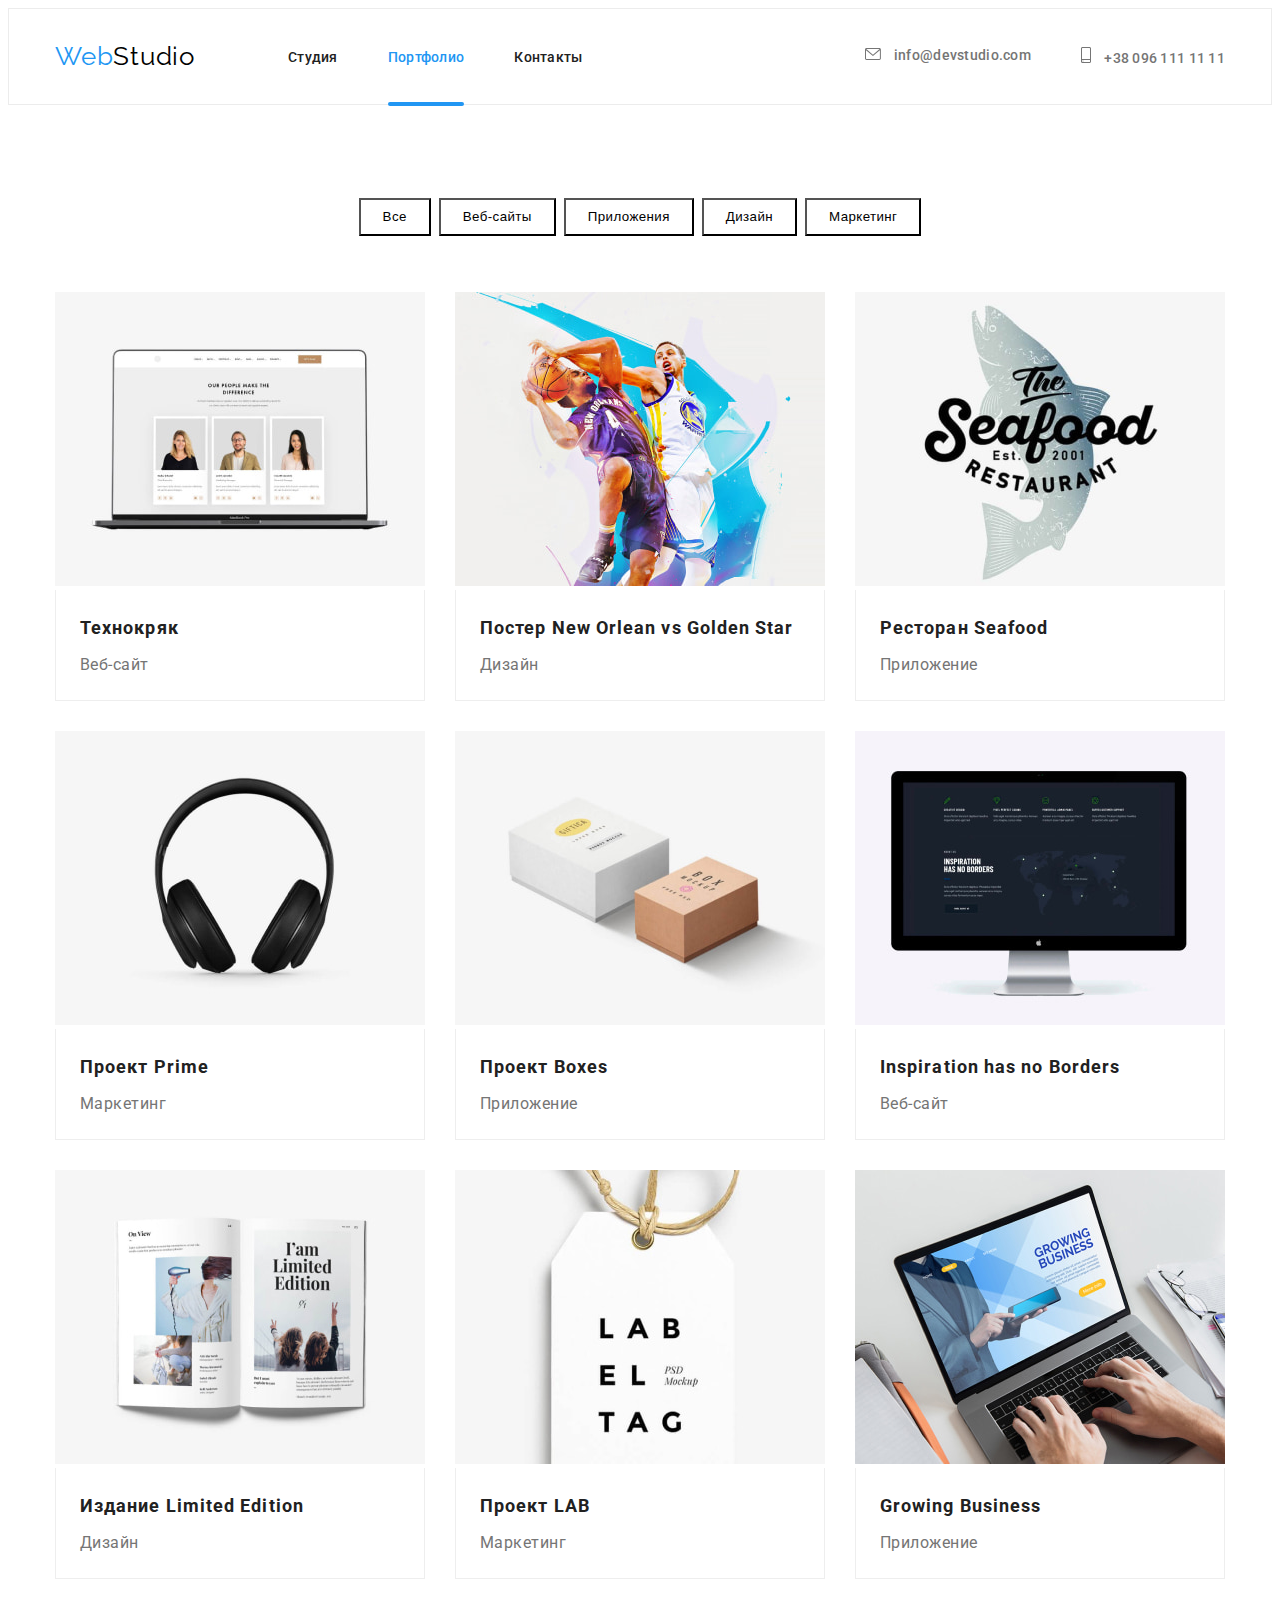
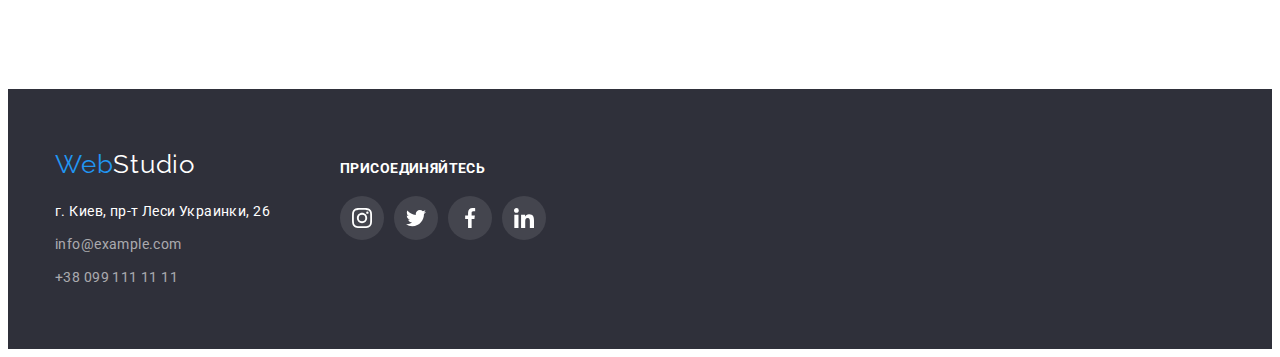
==== commit f62bc3f6: "home work 5" ====
--- a/portfolio.html
+++ b/portfolio.html
@@ -20,6 +20,12 @@
       referrerpolicy="no-referrer"
     />
     <!-- Normalize end -->
+    <!-- Animate CSS start -->
+    <link
+      rel="stylesheet"
+      href="https://cdnjs.cloudflare.com/ajax/libs/animate.css/4.1.1/animate.min.css"
+    />
+    <!-- Animate CSS end -->
     <link rel="stylesheet" href="./css/styles.css" />
   </head>
   <body>
@@ -35,7 +41,7 @@
               <a class="header-link-portfolio link" href="./index.html">Студия</a>
             </li>
             <li class="header-item-portfolio">
-              <a class="header-link-portfolio-color link" href="">Портфолио</a>
+              <a class="header-link-portfolio-color header-link-current link" href="">Портфолио</a>
             </li>
             <li class="header-item-portfolio">
               <a class="header-link-portfolio link" href="">Контакты</a>
@@ -56,7 +62,8 @@
               <svg class="contacts-icon" width="10" height="16">
                 <use href="./images/icons/icons.svg#smartphone"></use>
               </svg>
-              +38 096 111 11 11</a>
+              +38 096 111 11 11</a
+            >
           </li>
         </ul>
       </div>
@@ -68,122 +75,243 @@
           <h1 class="visually-hiden">Портфолио</h1>
           <ul class="list container-list">
             <li class="main-item-portfolio">
-              <button type="button" class="btn-portfolio">Все</button>
+              <button
+                type="button"
+                class="btn-portfolio animate__animated animate__bounce animate__slow"
+              >
+                Все
+              </button>
             </li>
             <li class="main-item-portfolio">
-              <button type="button" class="btn-portfolio">Веб-сайты</button>
+              <button
+                type="button"
+                class="btn-portfolio animate__animated animate__bounce animate__slow"
+              >
+                Веб-сайты
+              </button>
             </li>
             <li class="main-item-portfolio">
-              <button type="button" class="btn-portfolio">Приложения</button>
+              <button
+                type="button"
+                class="btn-portfolio animate__animated animate__bounce animate__slow"
+              >
+                Приложения
+              </button>
             </li>
             <li class="main-item-portfolio">
-              <button type="button" class="btn-portfolio">Дизайн</button>
+              <button
+                type="button"
+                class="btn-portfolio animate__animated animate__bounce animate__slow"
+              >
+                Дизайн
+              </button>
             </li>
             <li class="main-item-portfolio">
-              <button type="button" class="btn-portfolio">Маркетинг</button>
+              <button
+                type="button"
+                class="btn-portfolio animate__animated animate__bounce animate__slow"
+              >
+                Маркетинг
+              </button>
             </li>
           </ul>
           <ul class="list list-title">
             <li class="item-portfolio">
-              <a href="" class="link"
-                ><img src="imaiges/portfolio/img.jpg" alt="Технокряк" width="370" height="294"
-              /></a>
-              <div class="container-title">
-                <h2 class="title-portfolio">Технокряк</h2>
-                <p class="text-portfolio">Веб-сайт</p>
-              </div>
-            </li>
-            <li class="item-portfolio">
-              <a href="" class="link"
-                ><img
-                  src="imaiges/portfolio/img2.jpg"
-                  alt="Постер New Orlean vs Golden Star"
-                  width="370"
-                  height="294"
-              /></a>
-              <div class="container-title">
-                <h2 class="title-portfolio" lang="en">Постер New Orlean vs Golden Star</h2>
-                <p class="text-portfolio">Дизайн</p>
-              </div>
-            </li>
-            <li class="item-portfolio">
-              <a href="" class="link"
-                ><img
-                  src="imaiges/portfolio/img3.jpg"
-                  alt="Ресторан Seafood"
-                  width="370"
-                  height="294"
-              /></a>
-              <div class="container-title">
-                <h2 class="title-portfolio" lang="en">Ресторан Seafood</h2>
-                <p class="text-portfolio">Приложение</p>
-              </div>
-            </li>
-            <li class="item-portfolio">
-              <a href="" class="link"
-                ><img src="imaiges/portfolio/img4.jpg" alt="Проект Prime" width="370" height="294"
-              /></a>
-              <div class="container-title">
-                <h2 class="title-portfolio" lang="en">Проект Prime</h2>
-                <p class="text-portfolio">Маркетинг</p>
-              </div>
-            </li>
-            <li class="item-portfolio">
-              <a href="" class="link"
-                ><img src="imaiges/portfolio/img5.jpg" alt="Проект Boxes" width="370" height="294"
-              /></a>
-              <div class="container-title">
-                <h2 class="title-portfolio" lang="en">Проект Boxes</h2>
-                <p class="text-portfolio">Приложение</p>
-              </div>
-            </li>
-            <li class="item-portfolio">
-              <a href="" class="link"
-                ><img
-                  src="imaiges/portfolio/img6.jpg"
-                  alt="Inspiration has no Borders"
-                  width="370"
-                  height="294"
-              /></a>
-              <div class="container-title">
-                <h2 class="title-portfolio" lang="en">Inspiration has no Borders</h2>
-                <p class="text-portfolio">Веб-сайт</p>
-              </div>
-            </li>
-            <li class="item-portfolio">
-              <a href="" class="link"
-                ><img
-                  src="imaiges/portfolio/img7.jpg"
-                  alt="Издание Limited Edition"
-                  width="370"
-                  height="294"
-              /></a>
-              <div class="container-title">
-                <h2 class="title-portfolio" lang="en">Издание Limited Edition</h2>
-                <p class="text-portfolio text-reset">Дизайн</p>
-              </div>
-            </li>
-            <li class="item-portfolio">
-              <a href="" class="link"
-                ><img src="imaiges/portfolio/img8.jpg" alt="Проект LAB" width="370" height="294"
-              /></a>
-              <div class="container-title">
-                <h2 class="title-portfolio" lang="en">Проект LAB</h2>
-                <p class="text-portfolio text-reset">Маркетинг</p>
-              </div>
-            </li>
-            <li class="item-portfolio">
-              <a href="" class="link"
-                ><img
-                  src="imaiges/portfolio/img9.jpg"
-                  alt="Growing Business"
-                  width="370"
-                  height="294"
-              /></a>
-              <div class="container-title">
-                <h2 class="title-portfolio" lang="en">Growing Business</h2>
-                <p class="text-portfolio text-reset">Приложение</p>
-              </div>
+              <a href="" class="link link-overlay">
+                <div class="overlay">
+                  <img src="imaiges/portfolio/img.jpg" alt="Технокряк" width="370" height="294" />
+                  <div class="container-overlay">
+                    <p class="text-overlay">
+                      Ресурс предлагает комплексные предложения с разным уровнем функционала и
+                      сервисов. Все это позволит посетителю получить исчерпывающие сведения о
+                      компании или частном лице.
+                    </p>
+                  </div>
+                </div>
+                <div class="container-title">
+                  <h2 class="title-portfolio">Технокряк</h2>
+                  <p class="text-portfolio">Веб-сайт</p>
+                </div>
+              </a>
+            </li>
+            <li class="item-portfolio">
+              <a href="" class="link link-overlay">
+                <div class="overlay">
+                  <img
+                    src="imaiges/portfolio/img2.jpg"
+                    alt="Постер New Orlean vs Golden Star"
+                    width="370"
+                    height="294"
+                  />
+                  <div class="container-overlay">
+                    <p class="text-overlay">
+                      Ресурс предлагает комплексные предложения с разным уровнем функционала и
+                      сервисов. Все это позволит посетителю получить исчерпывающие сведения о
+                      компании или частном лице.
+                    </p>
+                  </div>
+                </div>
+                <div class="container-title">
+                  <h2 class="title-portfolio" lang="en">Постер New Orlean vs Golden Star</h2>
+                  <p class="text-portfolio">Дизайн</p>
+                </div>
+              </a>
+            </li>
+            <li class="item-portfolio">
+              <a href="" class="link link-overlay">
+                <div class="overlay">
+                  <img
+                    src="imaiges/portfolio/img3.jpg"
+                    alt="Ресторан Seafood"
+                    width="370"
+                    height="294"
+                  />
+                  <div class="container-overlay">
+                    <p class="text-overlay">
+                      Ресурс предлагает комплексные предложения с разным уровнем функционала и
+                      сервисов. Все это позволит посетителю получить исчерпывающие сведения о
+                      компании или частном лице.
+                    </p>
+                  </div>
+                </div>
+                <div class="container-title">
+                  <h2 class="title-portfolio" lang="en">Ресторан Seafood</h2>
+                  <p class="text-portfolio">Приложение</p>
+                </div>
+              </a>
+            </li>
+            <li class="item-portfolio">
+              <a href="" class="link link-overlay">
+                <div class="overlay">
+                  <img
+                    src="imaiges/portfolio/img4.jpg"
+                    alt="Проект Prime"
+                    width="370"
+                    height="294"
+                  />
+                  <div class="container-overlay">
+                    <p class="text-overlay">
+                      Ресурс предлагает комплексные предложения с разным уровнем функционала и
+                      сервисов. Все это позволит посетителю получить исчерпывающие сведения о
+                      компании или частном лице.
+                    </p>
+                  </div>
+                </div>
+                <div class="container-title">
+                  <h2 class="title-portfolio" lang="en">Проект Prime</h2>
+                  <p class="text-portfolio">Маркетинг</p>
+                </div>
+              </a>
+            </li>
+            <li class="item-portfolio">
+              <a href="" class="link link-overlay">
+                <div class="overlay">
+                  <img
+                    src="imaiges/portfolio/img5.jpg"
+                    alt="Проект Boxes"
+                    width="370"
+                    height="294"
+                  />
+                  <div class="container-overlay">
+                    <p class="text-overlay">
+                      Ресурс предлагает комплексные предложения с разным уровнем функционала и
+                      сервисов. Все это позволит посетителю получить исчерпывающие сведения о
+                      компании или частном лице.
+                    </p>
+                  </div>
+                </div>
+                <div class="container-title">
+                  <h2 class="title-portfolio" lang="en">Проект Boxes</h2>
+                  <p class="text-portfolio">Приложение</p>
+                </div>
+              </a>
+            </li>
+            <li class="item-portfolio">
+              <a href="" class="link link-overlay">
+                <div class="overlay">
+                  <img
+                    src="imaiges/portfolio/img6.jpg"
+                    alt="Inspiration has no Borders"
+                    width="370"
+                    height="294"
+                  />
+                  <div class="container-overlay">
+                    <p class="text-overlay">
+                      Ресурс предлагает комплексные предложения с разным уровнем функционала и
+                      сервисов. Все это позволит посетителю получить исчерпывающие сведения о
+                      компании или частном лице.
+                    </p>
+                  </div>
+                </div>
+                <div class="container-title">
+                  <h2 class="title-portfolio" lang="en">Inspiration has no Borders</h2>
+                  <p class="text-portfolio">Веб-сайт</p>
+                </div>
+              </a>
+            </li>
+            <li class="item-portfolio">
+              <a href="" class="link link-overlay">
+                <div class="overlay">
+                  <img
+                    src="imaiges/portfolio/img7.jpg"
+                    alt="Издание Limited Edition"
+                    width="370"
+                    height="294"
+                  />
+                  <div class="container-overlay">
+                    <p class="text-overlay">
+                      Ресурс предлагает комплексные предложения с разным уровнем функционала и
+                      сервисов. Все это позволит посетителю получить исчерпывающие сведения о
+                      компании или частном лице.
+                    </p>
+                  </div>
+                </div>
+                <div class="container-title">
+                  <h2 class="title-portfolio" lang="en">Издание Limited Edition</h2>
+                  <p class="text-portfolio text-reset">Дизайн</p>
+                </div>
+              </a>
+            </li>
+            <li class="item-portfolio">
+              <a href="" class="link link-overlay">
+                <div class="overlay">
+                  <img src="imaiges/portfolio/img8.jpg" alt="Проект LAB" width="370" height="294" />
+                  <div class="container-overlay">
+                    <p class="text-overlay">
+                      Ресурс предлагает комплексные предложения с разным уровнем функционала и
+                      сервисов. Все это позволит посетителю получить исчерпывающие сведения о
+                      компании или частном лице.
+                    </p>
+                  </div>
+                </div>
+                <div class="container-title">
+                  <h2 class="title-portfolio" lang="en">Проект LAB</h2>
+                  <p class="text-portfolio text-reset">Маркетинг</p>
+                </div>
+              </a>
+            </li>
+            <li class="item-portfolio">
+              <a href="" class="link link-overlay">
+                <div class="overlay">
+                  <img
+                    src="imaiges/portfolio/img9.jpg"
+                    alt="Growing Business"
+                    width="370"
+                    height="294"
+                  />
+                  <div class="container-overlay">
+                    <p class="text-overlay">
+                      Ресурс предлагает комплексные предложения с разным уровнем функционала и
+                      сервисов. Все это позволит посетителю получить исчерпывающие сведения о
+                      компании или частном лице.
+                    </p>
+                  </div>
+                </div>
+                <div class="container-title">
+                  <h2 class="title-portfolio" lang="en">Growing Business</h2>
+                  <p class="text-portfolio text-reset">Приложение</p>
+                </div>
+              </a>
             </li>
           </ul>
         </div>
@@ -193,10 +321,10 @@
     <footer class="footer">
       <div class="container footer-container">
         <div class="container-addres">
-        <a class="footer-web link" href="" lang="en"
-          >Web<span class="footer-web-color">Studio</span></a
-        >
-            <address class="footer-addres">
+          <a class="footer-web link" href="" lang="en"
+            >Web<span class="footer-web-color">Studio</span></a
+          >
+          <address class="footer-addres">
             <ul class="footer-list list">
               <li class="footer-item">
                 <a
@@ -215,64 +343,64 @@
               </li>
             </ul>
           </address>
-          </div>       
-          <div class="container-socials">
-            <h3 class="footer-title">присоединяйтесь</h3>
-            <ul class="footer-socials list">
-              <li class="footer-socials-item">
-                <a
-                  class="footer-socials-link"
-                  href=""
-                  target="_blank"
-                  rel="noopener noreferrer"
-                  aria-label="instagram"
-                >
-                  <svg width="20" height="20">
-                    <use href="./images/icons/icons.svg#instagram1"></use>
-                  </svg>
-                </a>
-              </li>
-              <li class="footer-socials-item">
-                <a
-                  class="footer-socials-link"
-                  href=""
-                  target="_blank"
-                  rel="noopener noreferrer"
-                  aria-label="twitter"
-                >
-                  <svg width="20" height="20">
-                    <use href="./images/icons/icons.svg#twitter1"></use>
-                  </svg>
-                </a>
-              </li>
-              <li class="footer-socials-item">
-                <a
-                  class="footer-socials-link"
-                  href=""
-                  target="_blank"
-                  rel="noopener noreferrer"
-                  aria-label="facebook"
-                >
-                  <svg width="20" height="20">
-                    <use href="./images/icons/icons.svg#facebook1"></use>
-                  </svg>
-                </a>
-              </li>
-              <li class="footer-socials-item">
-                <a
-                  class="footer-socials-link"
-                  href=""
-                  target="_blank"
-                  rel="noopener noreferrer"
-                  aria-label="linkedin"
-                >
-                  <svg width="20" height="20">
-                    <use href="./images/icons/icons.svg#linkedin1"></use>
-                  </svg>
-                </a>
-              </li>
-            </ul>
-          </div>
+        </div>
+        <div class="container-socials">
+          <h3 class="footer-title">присоединяйтесь</h3>
+          <ul class="footer-socials list">
+            <li class="footer-socials-item">
+              <a
+                class="footer-socials-link"
+                href=""
+                target="_blank"
+                rel="noopener noreferrer"
+                aria-label="instagram"
+              >
+                <svg width="20" height="20">
+                  <use href="./images/icons/icons.svg#instagram1"></use>
+                </svg>
+              </a>
+            </li>
+            <li class="footer-socials-item">
+              <a
+                class="footer-socials-link"
+                href=""
+                target="_blank"
+                rel="noopener noreferrer"
+                aria-label="twitter"
+              >
+                <svg width="20" height="20">
+                  <use href="./images/icons/icons.svg#twitter1"></use>
+                </svg>
+              </a>
+            </li>
+            <li class="footer-socials-item">
+              <a
+                class="footer-socials-link"
+                href=""
+                target="_blank"
+                rel="noopener noreferrer"
+                aria-label="facebook"
+              >
+                <svg width="20" height="20">
+                  <use href="./images/icons/icons.svg#facebook1"></use>
+                </svg>
+              </a>
+            </li>
+            <li class="footer-socials-item">
+              <a
+                class="footer-socials-link"
+                href=""
+                target="_blank"
+                rel="noopener noreferrer"
+                aria-label="linkedin"
+              >
+                <svg width="20" height="20">
+                  <use href="./images/icons/icons.svg#linkedin1"></use>
+                </svg>
+              </a>
+            </li>
+          </ul>
+        </div>
       </div>
     </footer>
   </body>
--- a/css/styles.css
+++ b/css/styles.css
@@ -33,6 +33,10 @@
 body {
   font-family: var(--main-font);
   color: var(--main-txt-cl);
+}
+
+.no-scroll {
+  overflow: hidden;
 }
 
 /* reset styles */
@@ -74,12 +78,12 @@
   padding-bottom: 32px;
 
   background-color: #ffffff;
-  border: 1px solid #ECECEC;
+  border: 1px solid #ececec;
 }
 
 .header-container {
   display: flex;
-  align-items: center; 
+  align-items: center;
 }
 
 .logo {
@@ -139,6 +143,23 @@
   font-size: 14px;
   letter-spacing: 0.02em;
   color: var(--main-txt-cl);
+  transition: color 250ms cubic-bezier(0.4, 0, 0.2, 1);
+}
+
+.header-link-current {
+  position: relative;
+  color: var(--additional-txt-cl);
+}
+
+.header-link-current::after {
+  content: '';
+  position: absolute;
+  width: 100%;
+  height: 4px;
+  left: 0;
+  top: 53px;
+  background-color: var(--blue-bg-cl);
+  border-radius: 2px;
 }
 
 .header-item-portfolio {
@@ -146,6 +167,7 @@
   font-size: 14px;
   letter-spacing: 0.02em;
   color: var(--additional-txt-cl);
+  transition: color 250ms cubic-bezier(0.4, 0, 0.2, 1);
 }
 
 .header-item-portfolio:hover,
@@ -160,6 +182,7 @@
   font-size: 14px;
   letter-spacing: 0.02em;
   color: var(--grey-txt-cl);
+  transition: color 250ms cubic-bezier(0.4, 0, 0.2, 1);
 }
 
 /* Main section studio/portfolio */
@@ -169,7 +192,8 @@
   padding-top: 200px;
   padding-bottom: 200px;
 
-  background-image: linear-gradient(to right, rgba(47, 48, 58, 0.4), rgba(47, 48, 58, 0.4)), url(../images/section1/Img.jpg);
+  background-image: linear-gradient(to right, rgba(47, 48, 58, 0.4), rgba(47, 48, 58, 0.4)),
+    url(../images/section1/Img.jpg);
   background-repeat: no-repeat;
   background-position: center;
   max-width: 1600px;
@@ -227,16 +251,16 @@
 /* Features section */
 
 .features-list {
- display: flex; 
- gap: 30px;
- justify-content: center;
- margin: 0;
+  display: flex;
+  gap: 30px;
+  justify-content: center;
+  margin: 0;
 }
 
 .features-item {
   display: flex;
   padding: 25px 100px;
-  background-color: #F5F4FA;
+  background-color: #f5f4fa;
   margin-bottom: 30px;
 }
 
@@ -256,7 +280,15 @@
 }
 
 .main-item-portfolio {
-  background-color: #F5F4FA;
+  background-color: #f5f4fa;
+  border-radius: 4px;
+  transition: box-shadow 250ms cubic-bezier(0.4, 0, 0.2, 1);
+}
+
+.main-item-portfolio:hover,
+.main-item-portfolio:focus {
+  box-shadow: 0px 3px 1px rgba(0, 0, 0, 0.1), 0px 1px 2px rgba(0, 0, 0, 0.08),
+    0px 2px 2px rgba(0, 0, 0, 0.12);
 }
 
 .list-title {
@@ -269,18 +301,75 @@
 /* .list-title > .item-portfolio {
   flex-basis: calc((100% - (var(--indent)) * (var(--items) - 1)) / var(--items));
 } */
+
+.item-portfolio:hover,
+.item-portfolio:focus {
+  box-shadow: 0px 1px 1px rgba(0, 0, 0, 0.12), 0px 4px 4px rgba(0, 0, 0, 0.06),
+    1px 4px 6px rgba(0, 0, 0, 0.16);
+}
+
+.link-overlay {
+  transition: box-shadow 250ms cubic-bezier(0.4, 0, 0.2, 1);
+}
 
 .container-title {
   padding: 20px 24px;
   border: 1px solid #eeeeee;
   border-top: none;
   width: 100%;
-  background-color: #FFFFFF;
-}
-
-.item-portfolio:hover,
-.item-portfolio:focus {
-  box-shadow: 0px 1px 1px rgba(0, 0, 0, 0.12), 0px 4px 4px rgba(0, 0, 0, 0.06), 1px 4px 6px rgba(0, 0, 0, 0.16);
+  background-color: #ffffff;
+}
+
+.title-portfolio {
+  margin-bottom: 4px;
+
+  font-size: 18px;
+  line-height: calc(36 / 18);
+  letter-spacing: 0.06em;
+}
+
+.text-portfolio {
+  line-height: calc(30 / 16);
+  letter-spacing: 0.03em;
+  color: var(--grey-txt-cl);
+
+  margin-top: 0;
+  margin-bottom: 0;
+}
+
+/* path for overlay */
+
+.overlay {
+  position: relative;
+  overflow: hidden;
+}
+
+.container-overlay {
+  position: absolute;
+  width: 100%;
+  height: 100%;
+  bottom: 0;
+  padding: 63px 24px;
+  background-color: rgba(33, 150, 243, 0.9);
+  display: flex;
+  justify-content: center;
+  align-items: center;
+  transform: translateY(100%);
+
+  transition: transform 250ms cubic-bezier(0.4, 0, 0.2, 1);
+}
+
+.link-overlay:hover .container-overlay,
+.link-overlay:focus .container-overlay {
+  transform: translateY(0);
+}
+
+.text-overlay {
+  font-size: 18px;
+  line-height: calc(28 / 18);
+  letter-spacing: 0.03em;
+  text-align: center;
+  color: var(--white-txt-cl);
 }
 
 .box {
@@ -342,7 +431,7 @@
   padding-top: 94px;
   padding-bottom: 94px;
 
-  background-color: #F5F4FA;
+  background-color: #f5f4fa;
 }
 
 .team-list {
@@ -424,29 +513,26 @@
 
 .clients-link {
   display: flex;
-  color: #AFB1B8;
+  color: #afb1b8;
   background-color: #ffffff;
   justify-content: center;
-  align-items:center;
-  border: 1px solid #AFB1B8;
-  border-radius: 4px; 
+  align-items: center;
+  border: 1px solid #afb1b8;
+  border-radius: 4px;
   width: 170px;
   height: 92px;
+  transition: color 250ms cubic-bezier(0.4, 0, 0.2, 1),
+    border-color 250ms cubic-bezier(0.4, 0, 0.2, 1);
 }
 
 .clients-icon {
   fill: currentColor;
 }
 
-.clients-link:hover,  
+.clients-link:hover,
 .clients-link:focus {
   color: #2196f3;
   border-color: #2196f3;
-}
-
-.clients-item:hover, 
-.clients-item:focus {
-  background-color: #2196f3;
 }
 
 .card-title {
@@ -473,31 +559,18 @@
   font-weight: 500;
   line-height: calc(26 / 16);
   letter-spacing: 0.03em;
+  transition: color 250ms cubic-bezier(0.4, 0, 0.2, 1),
+    background-color 250ms cubic-bezier(0.4, 0, 0.2, 1),
+    box-shadow 250ms cubic-bezier(0.4, 0, 0.2, 1);
 }
 
 .btn-portfolio:hover,
 .btn-portfolio:focus {
-  box-shadow: 0px 3px 1px rgba(0, 0, 0, 0.1), 0px 1px 2px rgba(0, 0, 0, 0.08), 0px 2px 2px rgba(0, 0, 0, 0.12);
+  box-shadow: 0px 3px 1px rgba(0, 0, 0, 0.1), 0px 1px 2px rgba(0, 0, 0, 0.08),
+    0px 2px 2px rgba(0, 0, 0, 0.12);
   border-radius: 4px;
-  background-color: var(--additional-txt-cl);
+  background-color: var(--blue-bg-cl);
   color: var(--white-txt-cl);
-}
-
-.title-portfolio {
-  margin-bottom: 4px;
-
-  font-size: 18px;
-  line-height: calc(36 / 18);
-  letter-spacing: 0.06em;
-}
-
-.text-portfolio {
-  line-height: calc(30 / 16);
-  letter-spacing: 0.03em;
-  color: var(--grey-txt-cl);
-
-  margin-top: 0;
-  margin-bottom: 0;
 }
 
 /* Footer section studio/portfolio */
@@ -506,6 +579,7 @@
   background-color: var(--dark-bg-cl);
   padding-top: 60px;
   padding-bottom: 60px;
+  transition: color 250ms cubic-bezier(0.4, 0, 0.2, 1);
 }
 
 .footer:hover,
@@ -541,7 +615,7 @@
   display: flex;
   align-items: center;
   justify-content: center;
-  gap: 10px; 
+  gap: 10px;
 }
 
 .footer-socials {
@@ -556,11 +630,13 @@
   display: flex;
   width: 44px;
   height: 44px;
-  color: #AFB1B8;
-  background-color: #FFFFFF;
+  color: #afb1b8;
+  background-color: #ffffff;
   border-radius: 50%;
   align-items: center;
   justify-content: center;
+  transition: color 250ms cubic-bezier(0.4, 0, 0.2, 1),
+    background-color 250ms cubic-bezier(0.4, 0, 0.2, 1);
 }
 
 .socials-icon {
@@ -589,7 +665,8 @@
   text-transform: uppercase;
   line-height: calc(16 / 14);
   letter-spacing: 0.03em;
-  color: #FFFFFF;
+  color: #ffffff;
+  transition: color 250ms cubic-bezier(0.4, 0, 0.2, 1);
 }
 
 .footer-title:hover,
@@ -601,10 +678,11 @@
   display: flex;
   width: 44px;
   height: 44px;
-  background-color:rgba(255, 255, 255, 0.1);
+  background-color: rgba(255, 255, 255, 0.1);
   border-radius: 50%;
   align-items: center;
   justify-content: center;
+  transition: background-color 250ms cubic-bezier(0.4, 0, 0.2, 1);
 }
 
 .footer-socials-link:hover,
@@ -643,6 +721,7 @@
   line-height: calc(24 / 14);
   letter-spacing: 0.03em;
   color: var(--white-txt-cl);
+  transition: color 250ms cubic-bezier(0.4, 0, 0.2, 1);
 }
 
 .footer-contacts {
@@ -653,4 +732,61 @@
   line-height: calc(24 / 14);
   letter-spacing: 0.03em;
   color: rgba(255, 255, 255, 0.6);
-}
+  transition: color 250ms cubic-bezier(0.4, 0, 0.2, 1);
+}
+
+/* Modal window */
+
+.backdrop {
+  position: fixed;
+  top: 0;
+  right: 0;
+  width: 100%;
+  height: 100%;
+  background-color: rgba(0, 0, 0, 0.2);
+  visibility: visible;
+  opacity: 1;
+  pointer-events: initial;
+  transition: opacity 250ms cubic-bezier(0.4, 0, 0.2, 1) 200ms;
+}
+
+.backdrop.is-hidden {
+  opacity: 0;
+  pointer-events: none;
+}
+
+.modal {
+  position: absolute;
+  top: 50%;
+  left: 50%;
+  transform: translate(-50%, -50%) scale(1) rotate(0);
+  width: 528px;
+  height: 581px;
+  background-color: #ffffff;
+  box-shadow: 0px 1px 3px rgba(0, 0, 0, 0.12), 0px 1px 1px rgba(0, 0, 0, 0.14),
+    0px 2px 1px rgba(0, 0, 0, 0.2);
+  border-radius: 4px;
+  opacity: 1;
+  transition: transform 250ms cubic-bezier(0.4, 0, 0.2, 1) 200ms,
+    opacity 250ms cubic-bezier(0.4, 0, 0.2, 1) 200ms;
+}
+
+.backdrop.is-hidden .modal {
+  opacity: 0;
+  transform: translate(-50%, -50%) scale(0.3) rotate(360deg);
+}
+
+.modal-btn {
+  position: absolute;
+  display: flex;
+  justify-content: center;
+  align-items: center;
+  width: 30px;
+  height: 30px;
+  border-radius: 50%;
+  border: 1px solid rgba(0, 0, 0, 0.1);
+  top: 8px;
+  right: 8px;
+  padding: 0;
+  cursor: pointer;
+}
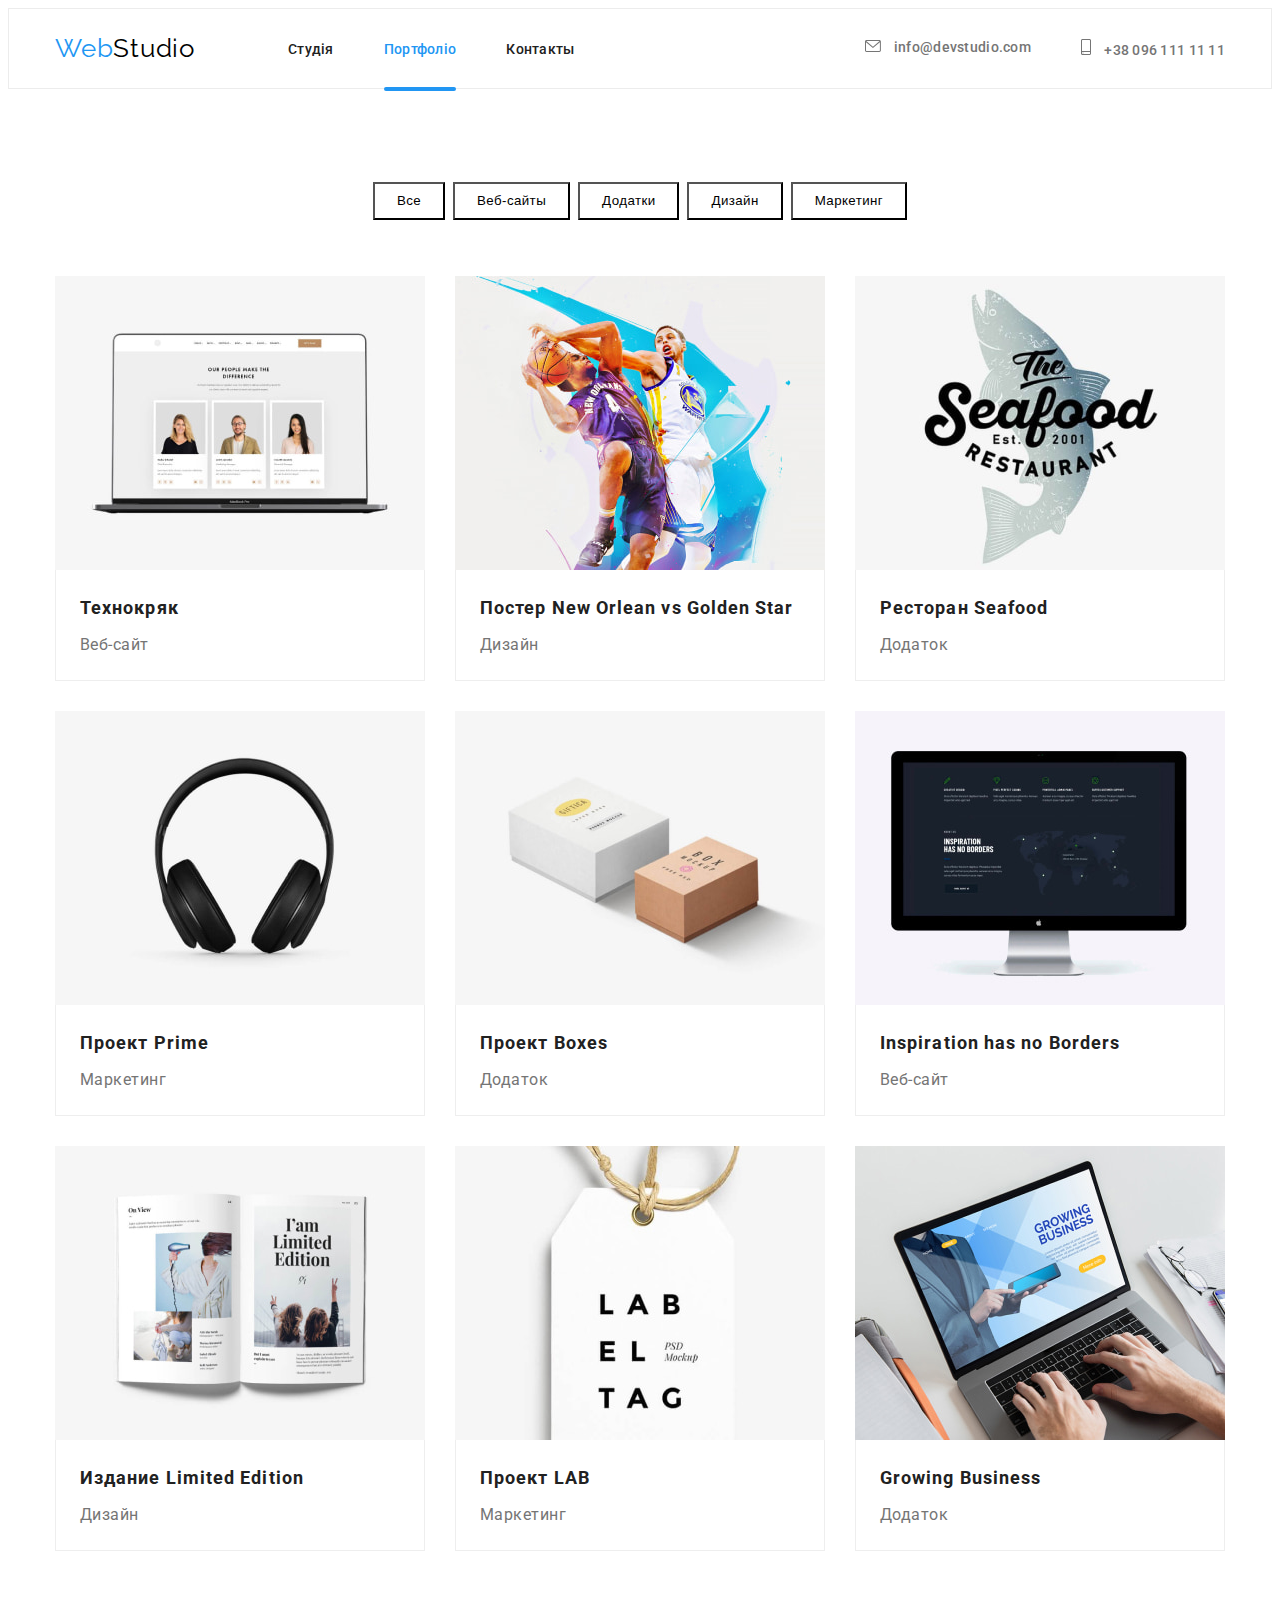
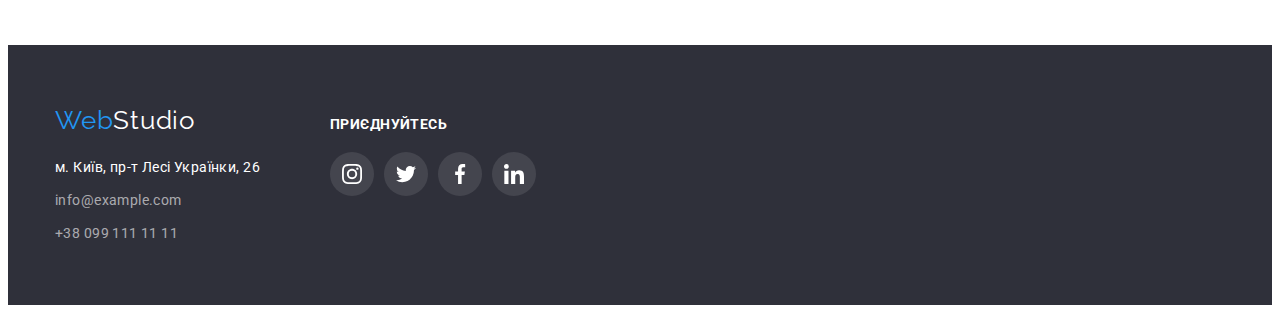
==== commit 6f60eeaf: "home work 6" ====
--- a/portfolio.html
+++ b/portfolio.html
@@ -1,10 +1,10 @@
 <!DOCTYPE html>
-<html lang="ru">
+<html lang="uk">
   <head>
     <meta charset="UTF-8" />
     <meta http-equiv="X-UA-Compatible" content="IE=edge" />
     <meta name="viewport" content="width=device-width, initial-scale=1.0" />
-    <title>Портфолио</title>
+    <title>Портфоліо</title>
     <link rel="preconnect" href="https://fonts.googleapis.com" />
     <link rel="preconnect" href="https://fonts.gstatic.com" crossorigin />
     <link
@@ -38,10 +38,10 @@
         <nav class="header-nav-portfolio">
           <ul class="header-list-portfolio list">
             <li class="header-item-portfolio">
-              <a class="header-link-portfolio link" href="./index.html">Студия</a>
+              <a class="header-link-portfolio link" href="./index.html">Студія</a>
             </li>
             <li class="header-item-portfolio">
-              <a class="header-link-portfolio-color header-link-current link" href="">Портфолио</a>
+              <a class="header-link-portfolio-color header-link-current link" href="">Портфоліо</a>
             </li>
             <li class="header-item-portfolio">
               <a class="header-link-portfolio link" href="">Контакты</a>
@@ -72,7 +72,7 @@
     <main>
       <section class="section-portfolio">
         <div class="container main-container-portfolio">
-          <h1 class="visually-hiden">Портфолио</h1>
+          <h1 class="visually-hiden">Портфоліо</h1>
           <ul class="list container-list">
             <li class="main-item-portfolio">
               <button
@@ -95,7 +95,7 @@
                 type="button"
                 class="btn-portfolio animate__animated animate__bounce animate__slow"
               >
-                Приложения
+              Додатки
               </button>
             </li>
             <li class="main-item-portfolio">
@@ -119,12 +119,15 @@
             <li class="item-portfolio">
               <a href="" class="link link-overlay">
                 <div class="overlay">
-                  <img src="imaiges/portfolio/img.jpg" alt="Технокряк" width="370" height="294" />
-                  <div class="container-overlay">
-                    <p class="text-overlay">
-                      Ресурс предлагает комплексные предложения с разным уровнем функционала и
-                      сервисов. Все это позволит посетителю получить исчерпывающие сведения о
-                      компании или частном лице.
+                  <img 
+                  class="img-portfolio" 
+                  src="imaiges/portfolio/img.jpg" 
+                  alt="Технокряк" 
+                  width="370" 
+                  height="294" />
+                  <div class="container-overlay">
+                    <p class="text-overlay">
+                      Ресурс пропонує комплексні пропозиції з різним рівнем функціоналу та сервісів. Все це дозволить відвідувачу отримати вичерпні відомості про компанію чи приватну особу.
                     </p>
                   </div>
                 </div>
@@ -138,6 +141,7 @@
               <a href="" class="link link-overlay">
                 <div class="overlay">
                   <img
+                    class="img-portfolio"
                     src="imaiges/portfolio/img2.jpg"
                     alt="Постер New Orlean vs Golden Star"
                     width="370"
@@ -145,9 +149,7 @@
                   />
                   <div class="container-overlay">
                     <p class="text-overlay">
-                      Ресурс предлагает комплексные предложения с разным уровнем функционала и
-                      сервисов. Все это позволит посетителю получить исчерпывающие сведения о
-                      компании или частном лице.
+                      Ресурс пропонує комплексні пропозиції з різним рівнем функціоналу та сервісів. Все це дозволить відвідувачу отримати вичерпні відомості про компанію чи приватну особу.
                     </p>
                   </div>
                 </div>
@@ -161,6 +163,7 @@
               <a href="" class="link link-overlay">
                 <div class="overlay">
                   <img
+                    class="img-portfolio"
                     src="imaiges/portfolio/img3.jpg"
                     alt="Ресторан Seafood"
                     width="370"
@@ -168,22 +171,21 @@
                   />
                   <div class="container-overlay">
                     <p class="text-overlay">
-                      Ресурс предлагает комплексные предложения с разным уровнем функционала и
-                      сервисов. Все это позволит посетителю получить исчерпывающие сведения о
-                      компании или частном лице.
+                      Ресурс пропонує комплексні пропозиції з різним рівнем функціоналу та сервісів. Все це дозволить відвідувачу отримати вичерпні відомості про компанію чи приватну особу.
                     </p>
                   </div>
                 </div>
                 <div class="container-title">
                   <h2 class="title-portfolio" lang="en">Ресторан Seafood</h2>
-                  <p class="text-portfolio">Приложение</p>
-                </div>
-              </a>
-            </li>
-            <li class="item-portfolio">
-              <a href="" class="link link-overlay">
-                <div class="overlay">
-                  <img
+                  <p class="text-portfolio">Додаток</p>
+                </div>
+              </a>
+            </li>
+            <li class="item-portfolio">
+              <a href="" class="link link-overlay">
+                <div class="overlay">
+                  <img
+                    class="img-portfolio"
                     src="imaiges/portfolio/img4.jpg"
                     alt="Проект Prime"
                     width="370"
@@ -191,9 +193,7 @@
                   />
                   <div class="container-overlay">
                     <p class="text-overlay">
-                      Ресурс предлагает комплексные предложения с разным уровнем функционала и
-                      сервисов. Все это позволит посетителю получить исчерпывающие сведения о
-                      компании или частном лице.
+                      Ресурс пропонує комплексні пропозиції з різним рівнем функціоналу та сервісів. Все це дозволить відвідувачу отримати вичерпні відомості про компанію чи приватну особу.
                     </p>
                   </div>
                 </div>
@@ -207,6 +207,7 @@
               <a href="" class="link link-overlay">
                 <div class="overlay">
                   <img
+                    class="img-portfolio"
                     src="imaiges/portfolio/img5.jpg"
                     alt="Проект Boxes"
                     width="370"
@@ -214,22 +215,21 @@
                   />
                   <div class="container-overlay">
                     <p class="text-overlay">
-                      Ресурс предлагает комплексные предложения с разным уровнем функционала и
-                      сервисов. Все это позволит посетителю получить исчерпывающие сведения о
-                      компании или частном лице.
+                      Ресурс пропонує комплексні пропозиції з різним рівнем функціоналу та сервісів. Все це дозволить відвідувачу отримати вичерпні відомості про компанію чи приватну особу.
                     </p>
                   </div>
                 </div>
                 <div class="container-title">
                   <h2 class="title-portfolio" lang="en">Проект Boxes</h2>
-                  <p class="text-portfolio">Приложение</p>
-                </div>
-              </a>
-            </li>
-            <li class="item-portfolio">
-              <a href="" class="link link-overlay">
-                <div class="overlay">
-                  <img
+                  <p class="text-portfolio">Додаток</p>
+                </div>
+              </a>
+            </li>
+            <li class="item-portfolio">
+              <a href="" class="link link-overlay">
+                <div class="overlay">
+                  <img
+                    class="img-portfolio"
                     src="imaiges/portfolio/img6.jpg"
                     alt="Inspiration has no Borders"
                     width="370"
@@ -237,9 +237,7 @@
                   />
                   <div class="container-overlay">
                     <p class="text-overlay">
-                      Ресурс предлагает комплексные предложения с разным уровнем функционала и
-                      сервисов. Все это позволит посетителю получить исчерпывающие сведения о
-                      компании или частном лице.
+                      Ресурс пропонує комплексні пропозиції з різним рівнем функціоналу та сервісів. Все це дозволить відвідувачу отримати вичерпні відомості про компанію чи приватну особу.
                     </p>
                   </div>
                 </div>
@@ -253,6 +251,7 @@
               <a href="" class="link link-overlay">
                 <div class="overlay">
                   <img
+                    class="img-portfolio"
                     src="imaiges/portfolio/img7.jpg"
                     alt="Издание Limited Edition"
                     width="370"
@@ -260,9 +259,7 @@
                   />
                   <div class="container-overlay">
                     <p class="text-overlay">
-                      Ресурс предлагает комплексные предложения с разным уровнем функционала и
-                      сервисов. Все это позволит посетителю получить исчерпывающие сведения о
-                      компании или частном лице.
+                      Ресурс пропонує комплексні пропозиції з різним рівнем функціоналу та сервісів. Все це дозволить відвідувачу отримати вичерпні відомості про компанію чи приватну особу.
                     </p>
                   </div>
                 </div>
@@ -275,12 +272,15 @@
             <li class="item-portfolio">
               <a href="" class="link link-overlay">
                 <div class="overlay">
-                  <img src="imaiges/portfolio/img8.jpg" alt="Проект LAB" width="370" height="294" />
-                  <div class="container-overlay">
-                    <p class="text-overlay">
-                      Ресурс предлагает комплексные предложения с разным уровнем функционала и
-                      сервисов. Все это позволит посетителю получить исчерпывающие сведения о
-                      компании или частном лице.
+                  <img 
+                    class="img-portfolio"
+                    src="imaiges/portfolio/img8.jpg" 
+                    alt="Проект LAB" 
+                    width="370" 
+                    height="294" />
+                  <div class="container-overlay">
+                    <p class="text-overlay">
+                      РРесурс пропонує комплексні пропозиції з різним рівнем функціоналу та сервісів. Все це дозволить відвідувачу отримати вичерпні відомості про компанію чи приватну особу.
                     </p>
                   </div>
                 </div>
@@ -294,6 +294,7 @@
               <a href="" class="link link-overlay">
                 <div class="overlay">
                   <img
+                    class="img-portfolio"
                     src="imaiges/portfolio/img9.jpg"
                     alt="Growing Business"
                     width="370"
@@ -301,15 +302,13 @@
                   />
                   <div class="container-overlay">
                     <p class="text-overlay">
-                      Ресурс предлагает комплексные предложения с разным уровнем функционала и
-                      сервисов. Все это позволит посетителю получить исчерпывающие сведения о
-                      компании или частном лице.
+                      Ресурс пропонує комплексні пропозиції з різним рівнем функціоналу та сервісів. Все це дозволить відвідувачу отримати вичерпні відомості про компанію чи приватну особу.
                     </p>
                   </div>
                 </div>
                 <div class="container-title">
                   <h2 class="title-portfolio" lang="en">Growing Business</h2>
-                  <p class="text-portfolio text-reset">Приложение</p>
+                  <p class="text-portfolio text-reset">Додаток</p>
                 </div>
               </a>
             </li>
@@ -332,7 +331,7 @@
                   href="https://goo.gl/maps/WVLapYZfEZGpbT3C7"
                   target="_blank"
                   rel="noopener noreferrer"
-                  >г. Киев, пр-т Леси Украинки, 26</a
+                  >м. Київ, пр-т Лесі Українки, 26</a
                 >
               </li>
               <li class="footer-item">
@@ -345,7 +344,7 @@
           </address>
         </div>
         <div class="container-socials">
-          <h3 class="footer-title">присоединяйтесь</h3>
+          <h3 class="footer-title">приєднуйтесь</h3>
           <ul class="footer-socials list">
             <li class="footer-socials-item">
               <a
--- a/css/styles.css
+++ b/css/styles.css
@@ -57,6 +57,7 @@
 
 .list {
   padding: 0;
+  margin: 0;
 
   list-style: none;
 }
@@ -74,8 +75,8 @@
 /*  Header section studio/portfolio */
 
 .header {
-  padding-top: 32px;
-  padding-bottom: 32px;
+  padding-top: 24px;
+  padding-bottom: 24px;
 
   background-color: #ffffff;
   border: 1px solid #ececec;
@@ -157,7 +158,7 @@
   width: 100%;
   height: 4px;
   left: 0;
-  top: 53px;
+  top: 46px;
   background-color: var(--blue-bg-cl);
   border-radius: 2px;
 }
@@ -298,6 +299,10 @@
   margin-top: 0;
 }
 
+.item-portfolio {
+  transition: box-shadow 250ms cubic-bezier(0.4, 0, 0.2, 1);
+}
+
 /* .list-title > .item-portfolio {
   flex-basis: calc((100% - (var(--indent)) * (var(--items) - 1)) / var(--items));
 } */
@@ -309,7 +314,7 @@
 }
 
 .link-overlay {
-  transition: box-shadow 250ms cubic-bezier(0.4, 0, 0.2, 1);
+  transition: transform 250ms cubic-bezier(0.4, 0, 0.2, 1);
 }
 
 .container-title {
@@ -342,6 +347,10 @@
 .overlay {
   position: relative;
   overflow: hidden;
+}
+
+.img-portfolio {
+  display: block;
 }
 
 .container-overlay {
@@ -421,32 +430,56 @@
   margin-bottom: 0;
 }
 
+.main-item {
+  position: relative;
+}
+
 .main-img {
+  display: block;
+}
+
+.main-container-img {
+ position: absolute;
+ background-color: rgba(47, 48, 58, 0.8);
+ width: 100%;
+ transform: translateY(-70px);
+}
+
+.main-title-about-img {
+  display: flex;
+  justify-content: center;
+  padding-top: 27px;
+  padding-bottom: 27px;
+  font-size: 14px;
+  letter-spacing: 0.03em;
+  color: var(--white-txt-cl);
+
+}
+
+.main-section-team {
+  padding-top: 94px;
+  padding-bottom: 94px;
+
+  background-color: #f5f4fa;
+}
+
+.team-list {
+  display: flex;
+  gap: 30px;
+  margin: 0;
+}
+
+.team-item {
+  display: flex;
+  flex-wrap: wrap;
+  justify-content: center;
   box-shadow: 0px 1px 3px rgba(0, 0, 0, 0.12), 0px 1px 1px rgba(0, 0, 0, 0.14),
     0px 2px 1px rgba(0, 0, 0, 0.2);
   border-radius: 0px 0px 4px 4px;
 }
 
-.main-section-team {
-  padding-top: 94px;
-  padding-bottom: 94px;
-
-  background-color: #f5f4fa;
-}
-
-.team-list {
-  display: flex;
-  gap: 30px;
-  margin: 0;
-}
-
-.team-item {
-  display: flex;
-  flex-wrap: wrap;
-  justify-content: center;
-  box-shadow: 0px 1px 3px rgba(0, 0, 0, 0.12), 0px 1px 1px rgba(0, 0, 0, 0.14),
-    0px 2px 1px rgba(0, 0, 0, 0.2);
-  border-radius: 0px 0px 4px 4px;
+.team-img {
+  display: block;
 }
 
 .team-wrapper {
@@ -734,6 +767,52 @@
   color: rgba(255, 255, 255, 0.6);
   transition: color 250ms cubic-bezier(0.4, 0, 0.2, 1);
 }
+
+.container-form-footer {
+  display: block;
+  margin-right: auto;
+  margin-left: 93px;
+}
+
+.form-title-footer {
+  display: flex;
+  margin-bottom: 20px;
+  color: var(--white-txt-cl);
+ 
+}
+
+.container-form-footer-group {
+  display: flex;
+  
+  
+}
+
+.form-input {
+  display: flex;
+  align-items: center;
+  font-style: normal;
+  font-weight: 400;
+  font-size: 16px;
+  line-height: calc(20 / 16);
+  letter-spacing: 0.03em;
+  color: rgba(255, 255, 255, 0.6);
+  width: 358px;
+  padding-top: 15px;
+  padding-bottom: 15px;
+  padding-left: 16px;
+  margin-right: auto;
+}
+
+.form-button {
+  display: flex;
+  margin-left: 12px;
+  width: 200px;
+  justify-content: center;
+  align-items: center;
+  gap: 10px;
+}
+
+
 
 /* Modal window */
 
@@ -790,3 +869,77 @@
   padding: 0;
   cursor: pointer;
 }
+
+.form-title {
+  display: block;
+  font-size: 20px;
+  line-height: calc(23 / 20);
+  text-align: center;
+  letter-spacing: 0.03em;
+  color: var(--main-txt-cl);
+  margin-bottom: 12px;
+  padding-top: 40px;
+}
+
+.form-group {
+  display: flex;
+  flex-direction: column;
+  width: 448px;
+  /* height: 58px; */
+  margin-left: 40px;
+  margin-right: 40px;
+  
+  
+}
+
+.form-label {
+  display: flex;
+  font-size: 12px;
+  line-height: calc(14 / 12);
+  letter-spacing: 0.01em;
+  color: var(--grey-txt-cl);
+}
+
+.form-input {
+  width: 448px;
+}
+
+.form-label-comment {
+  display: flex;
+  width: 448px;
+}
+
+.form-label-checkbox {
+  display: flex;
+  align-items: center;
+  justify-content: center;
+  margin-top: 20px;
+  margin-bottom: 30px;
+  gap: 9px;
+}
+
+.checkbox-input {
+  
+}
+
+.form-span {
+  display: flex;
+  font-size: 14px;
+  line-height: calc(24 / 14);
+  letter-spacing: 0.03em;
+  color: var(--grey-txt-cl);
+}
+
+.form-link {
+color: var(--additional-txt-cl);
+}
+
+.form-button {
+  display: flex;
+  margin-left: auto;
+  margin-right: auto;
+  background-color: var(--blue-bg-cl);
+  color: var(--white-txt-cl);
+}
+
+
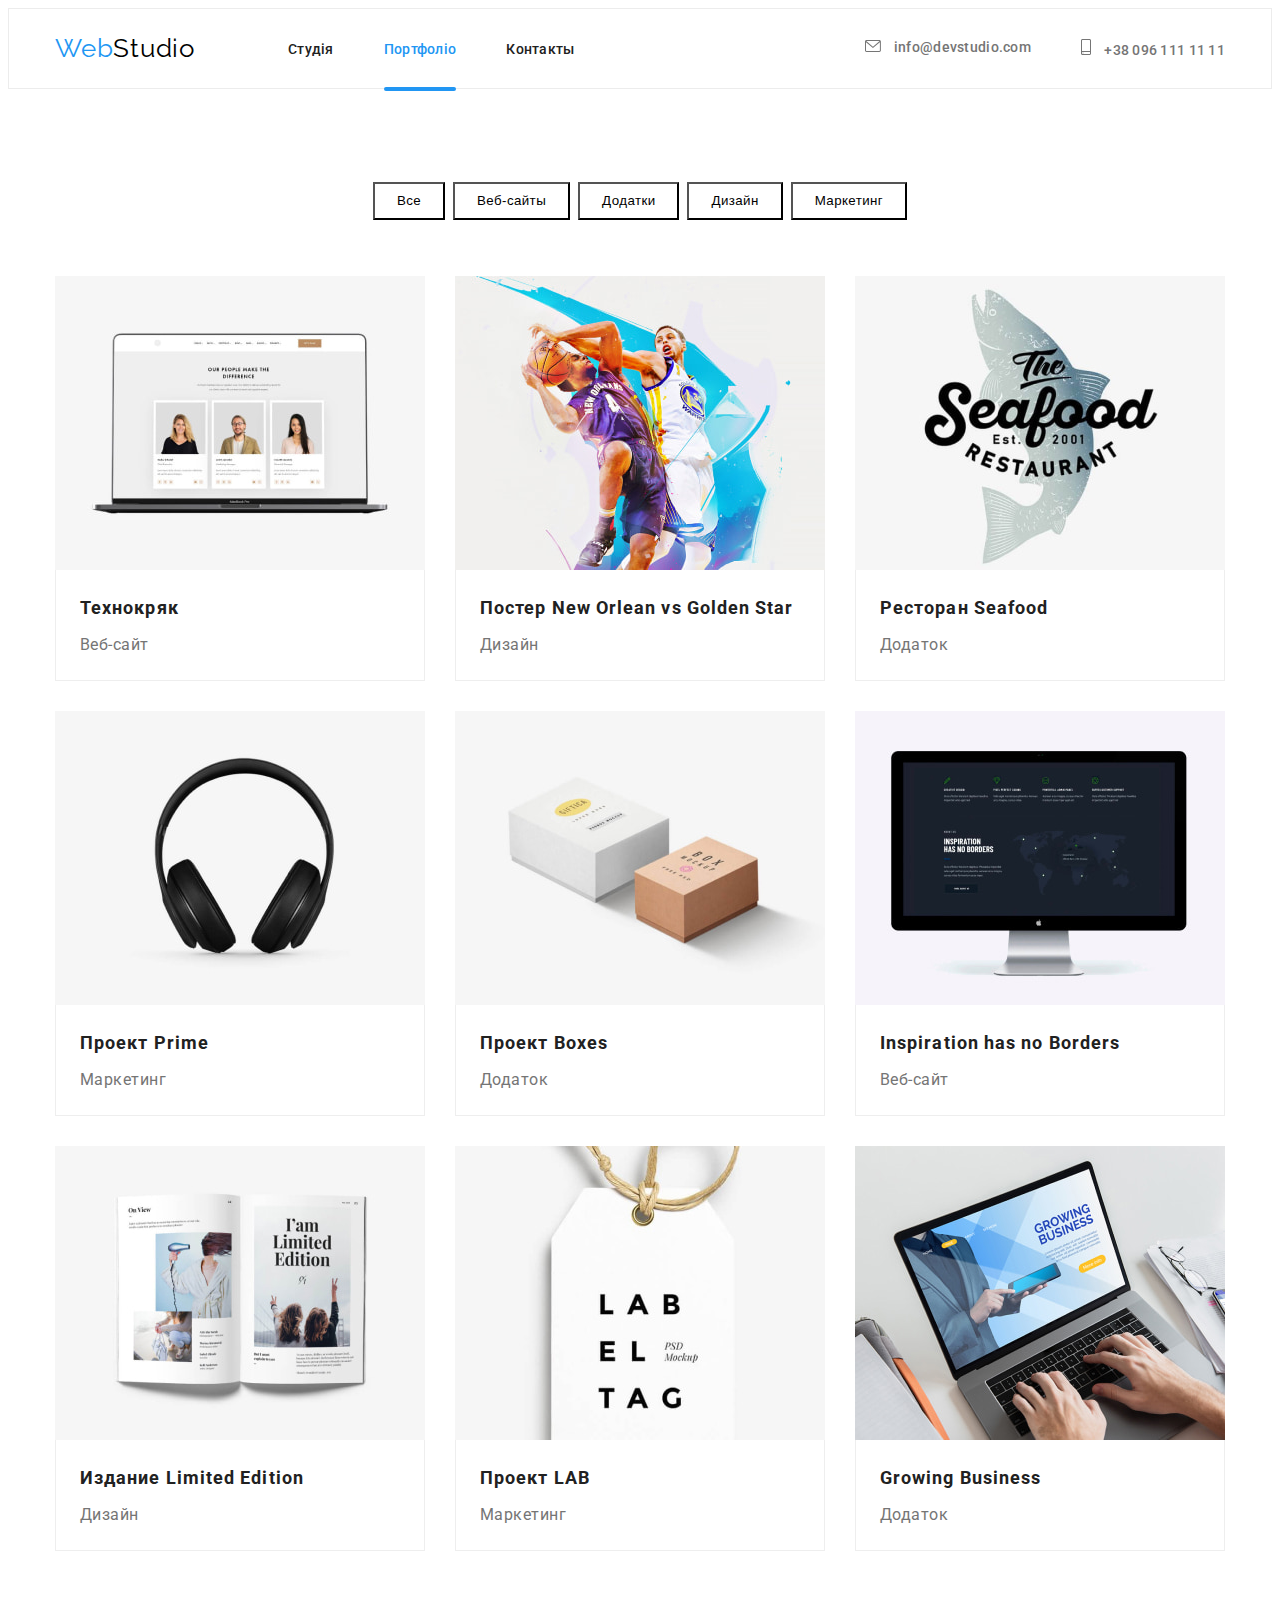
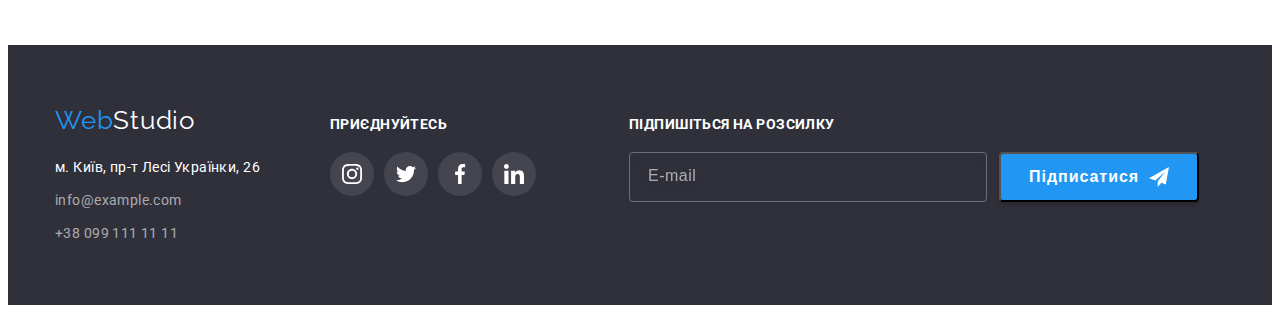
==== commit 67623ad5: "home work 6-1" ====
--- a/portfolio.html
+++ b/portfolio.html
@@ -400,6 +400,36 @@
             </li>
           </ul>
         </div>
+        <div class="container-form-footer" role="group">
+          <form class="form-footer" action="">
+            <h3 class="form-title-footer">Підпишіться на розсилку</h3>
+            <div class="container-form-footer-group">
+              <label class="form-label-footer" for="email-footer" type="email">
+                <input
+                  class="form-input-footer"
+                  type="text"
+                  id="email-footer"
+                  placeholder="E-mail"
+                  required
+                  minlength="4"
+                />
+                <svg class="form-icon-name" width="20" height="20">
+                  <use class="contact-form-warning" href="./images/icons/icons.svg#warning"></use>
+                  <use
+                    class="contact-form-success"
+                    href="./images/icons/icons.svg#check-circle"
+                  ></use>
+                </svg>
+              </label>
+              <button class="form-button-footer" type="submit">
+                Підписатися
+                <svg class="form-icon-footer" width="24" height="24">
+                  <use href="./images/icons/icons.svg#plane"></use>
+                </svg>
+              </button>
+            </div>
+          </form>
+        </div>
       </div>
     </footer>
   </body>
--- a/css/styles.css
+++ b/css/styles.css
@@ -61,6 +61,20 @@
 
   list-style: none;
 }
+
+.visuaaly-hidden {
+  position: absolute;
+  white-space: nowrap;
+  width: 1px;
+  height: 1px;
+  overflow: hidden;
+  border: 0;
+  padding: 0;
+  clip: rect(0 0 0 0);
+  clip-path: inset(50%);
+  margin: -1px;
+}
+
 
 /* Base styles */
 
@@ -770,48 +784,108 @@
 
 .container-form-footer {
   display: block;
-  margin-right: auto;
+  width: 570px;
   margin-left: 93px;
 }
 
+.form-footer {
+  
+}
+
 .form-title-footer {
-  display: flex;
   margin-bottom: 20px;
+  font-size: 14px;
+  line-height: calc(16 / 14);
+  letter-spacing: 0.03em;
+  text-transform: uppercase;
+  /* margin-left: 10px; */
   color: var(--white-txt-cl);
- 
 }
 
 .container-form-footer-group {
   display: flex;
-  
-  
-}
-
-.form-input {
-  display: flex;
-  align-items: center;
-  font-style: normal;
-  font-weight: 400;
-  font-size: 16px;
-  line-height: calc(20 / 16);
-  letter-spacing: 0.03em;
+  gap: 12px; 
+}
+
+.form-label-footer {
+  position: relative;
+}
+
+.form-input-footer {
+  width: 358px;
+  height: 50px;
+  padding-right: 30px;
+  border: 1px solid rgba(255, 255, 255, 0.3);
+  filter: drop-shadow(0px 4px 4px rgba(0, 0, 0, 0.15));
+  border-radius: 4px; 
+  background-color: transparent;
+  outline: transparent;
   color: rgba(255, 255, 255, 0.6);
-  width: 358px;
+}
+
+.form-input-footer::placeholder {
   padding-top: 15px;
   padding-bottom: 15px;
   padding-left: 16px;
-  margin-right: auto;
-}
-
-.form-button {
-  display: flex;
-  margin-left: 12px;
+  font-size: 16px;
+  line-height: calc(20 / 16);
+  letter-spacing: 0.03em;
+  color: rgba(255, 255, 255, 0.6);
+}
+
+.form-icon-name {
+  position: absolute;
+  top: 0;
+  right: 5px;
+  fill: red;
+  transform: translateY(15px);
+}
+
+.contact-form-warning,
+.contact-form-success {
+  opacity: 0;
+  transform: scale(0.4);
+  transform-origin: center;
+
+  transition: opacity 500ms cubic-bezier(0.4, 0, 0.2, 1), transform 500ms cubic-bezier(0.4, 0, 0.2, 1);
+}
+
+.contact-form-warning {
+  fill: rgb(255, 255, 0);
+}
+
+.contact-form-success {
+  fill: rgb(0, 255, 0)
+}
+
+.form-input-footer:focus:invalid:required:not(:placeholder-shown) ~ .form-icon-name .contact-form-warning {
+  opacity: 1;
+  transform: scale(1);
+}
+
+.form-input-footer:focus:valid:required:not(:placeholder-shown) ~ .form-icon-name .contact-form-success {
+  opacity: 1;
+  transform: scale(1);
+}
+
+.form-button-footer {
+  display: flex;
+  padding: 10px 28px;
   width: 200px;
-  justify-content: center;
-  align-items: center;
+  height: 50px;
+  justify-content: center;
+  align-items: center;
+  font-weight: 700;
+  font-size: 16px;
+  line-height: calc(30 / 16);
+  letter-spacing: 0.06em;
+  box-shadow: 0px 4px 4px rgba(0, 0, 0, 0.15);
+  border-radius: 4px;
+  cursor: pointer;
+  color: var(--white-txt-cl);
+  background-color: var(--blue-bg-cl);
   gap: 10px;
 }
-
 
 
 /* Modal window */
@@ -839,8 +913,8 @@
   top: 50%;
   left: 50%;
   transform: translate(-50%, -50%) scale(1) rotate(0);
-  width: 528px;
-  height: 581px;
+  min-height: 581px;
+  padding: 40px;
   background-color: #ffffff;
   box-shadow: 0px 1px 3px rgba(0, 0, 0, 0.12), 0px 1px 1px rgba(0, 0, 0, 0.14),
     0px 2px 1px rgba(0, 0, 0, 0.2);
@@ -868,9 +942,19 @@
   right: 8px;
   padding: 0;
   cursor: pointer;
-}
-
-.form-title {
+  transition: fill 250ms cubic-bezier(0.4, 0, 0.2, 1);
+}
+
+.modal-btn:focus,
+.modal-btn:hover {
+  fill: var(--blue-bg-cl);
+}
+
+.register-form {
+  text-align: center;
+}
+
+.register-form-title {
   display: block;
   font-size: 20px;
   line-height: calc(23 / 20);
@@ -878,21 +962,20 @@
   letter-spacing: 0.03em;
   color: var(--main-txt-cl);
   margin-bottom: 12px;
-  padding-top: 40px;
-}
-
-.form-group {
+}
+
+.register-form-group {
+  display: flex;
+  flex-direction: column; 
+}
+
+.register-form-label {
+  position: relative;
   display: flex;
   flex-direction: column;
-  width: 448px;
-  /* height: 58px; */
-  margin-left: 40px;
-  margin-right: 40px;
-  
-  
-}
-
-.form-label {
+}
+
+.register-form-span {
   display: flex;
   font-size: 12px;
   line-height: calc(14 / 12);
@@ -900,16 +983,64 @@
   color: var(--grey-txt-cl);
 }
 
-.form-input {
+.register-form-input {
+  height: 40px;
   width: 448px;
-}
-
-.form-label-comment {
-  display: flex;
+  padding-left: 40px;
+  padding-right: auto;
+  margin-bottom: 10px;
+  border: 1px solid rgba(33, 33, 33, 0.2);
+  border-radius: 4px;
+  outline: transparent;
+  transition: border 250ms cubic-bezier(0.4, 0, 0.2, 1);
+}
+
+.register-form-input:focus,
+.register-form-input:hover {
+  border: 1px solid #2196F3;
+}
+
+.register-form-input:focus + .register-form-icon,
+.register-form-input:hover + .register-form-icon {
+  fill: var(--blue-bg-cl);
+}
+
+.register-form-icon {
+  display: flex;
+  position: absolute;
+  bottom: 0;
+  left: 0;
+  transform: translate(12px, -22px); 
+  transition: fill 250ms cubic-bezier(0.4, 0, 0.2, 1);
+}
+
+.register-form-label-textarea {
+  display: flex; 
   width: 448px;
-}
-
-.form-label-checkbox {
+  height: 120px;
+  padding: 12px 16px;
+  outline: transparent;
+  resize: none;
+  border: 1px solid rgba(33, 33, 33, 0.2);
+  border-radius: 4px;
+  transition: border 250ms cubic-bezier(0.4, 0, 0.2, 1);
+}
+
+.register-form-label-textarea:focus,
+.register-form-label-textarea:hover {
+  border: 1px solid #2196F3;
+}
+
+.register-form-label-textarea::placeholder {
+  font-family: 'Roboto';
+  font-size: 12px;
+  line-height: calc(14 / 12);
+  letter-spacing: 0.01em;
+  color: rgba(117, 117, 117, 0.5)
+  
+}
+
+.register-form-label-checkbox {
   display: flex;
   align-items: center;
   justify-content: center;
@@ -918,28 +1049,49 @@
   gap: 9px;
 }
 
-.checkbox-input {
-  
-}
-
-.form-span {
+.register-checkbox-input:checked + .register-form-icon-checkbox .register-form-icon-uncheck {
+  opacity: 0;
+  transition: opacity 250ms cubic-bezier(0.4, 0, 0.2, 1);
+}
+
+.register-form-icon-check {
+  opacity: 0;
+  transition: opacity 250ms cubic-bezier(0.4, 0, 0.2, 1);
+}
+
+.register-checkbox-input:checked + .register-form-icon-checkbox .register-form-icon-check {
+  opacity: 1;
+}
+
+.register-form-span-checkbox {
   display: flex;
   font-size: 14px;
   line-height: calc(24 / 14);
   letter-spacing: 0.03em;
   color: var(--grey-txt-cl);
-}
-
-.form-link {
-color: var(--additional-txt-cl);
-}
-
-.form-button {
-  display: flex;
+  user-select: none;
+}
+
+.register-form-link {
+  margin-left: 3px;
+  color: var(--additional-txt-cl);
+  text-underline-position: under;
+}
+
+.register-form-button {
+  display: inline-flex;
+  justify-content: center;
+  align-items: center;
+  width: 200px;
+  height: 50px;
   margin-left: auto;
   margin-right: auto;
+  border-radius: 4px;
+  font-weight: 700;
+  line-height: calc(30 / 16);
+  letter-spacing: 0.06em;
+  cursor: pointer;
   background-color: var(--blue-bg-cl);
   color: var(--white-txt-cl);
 }
 
-
